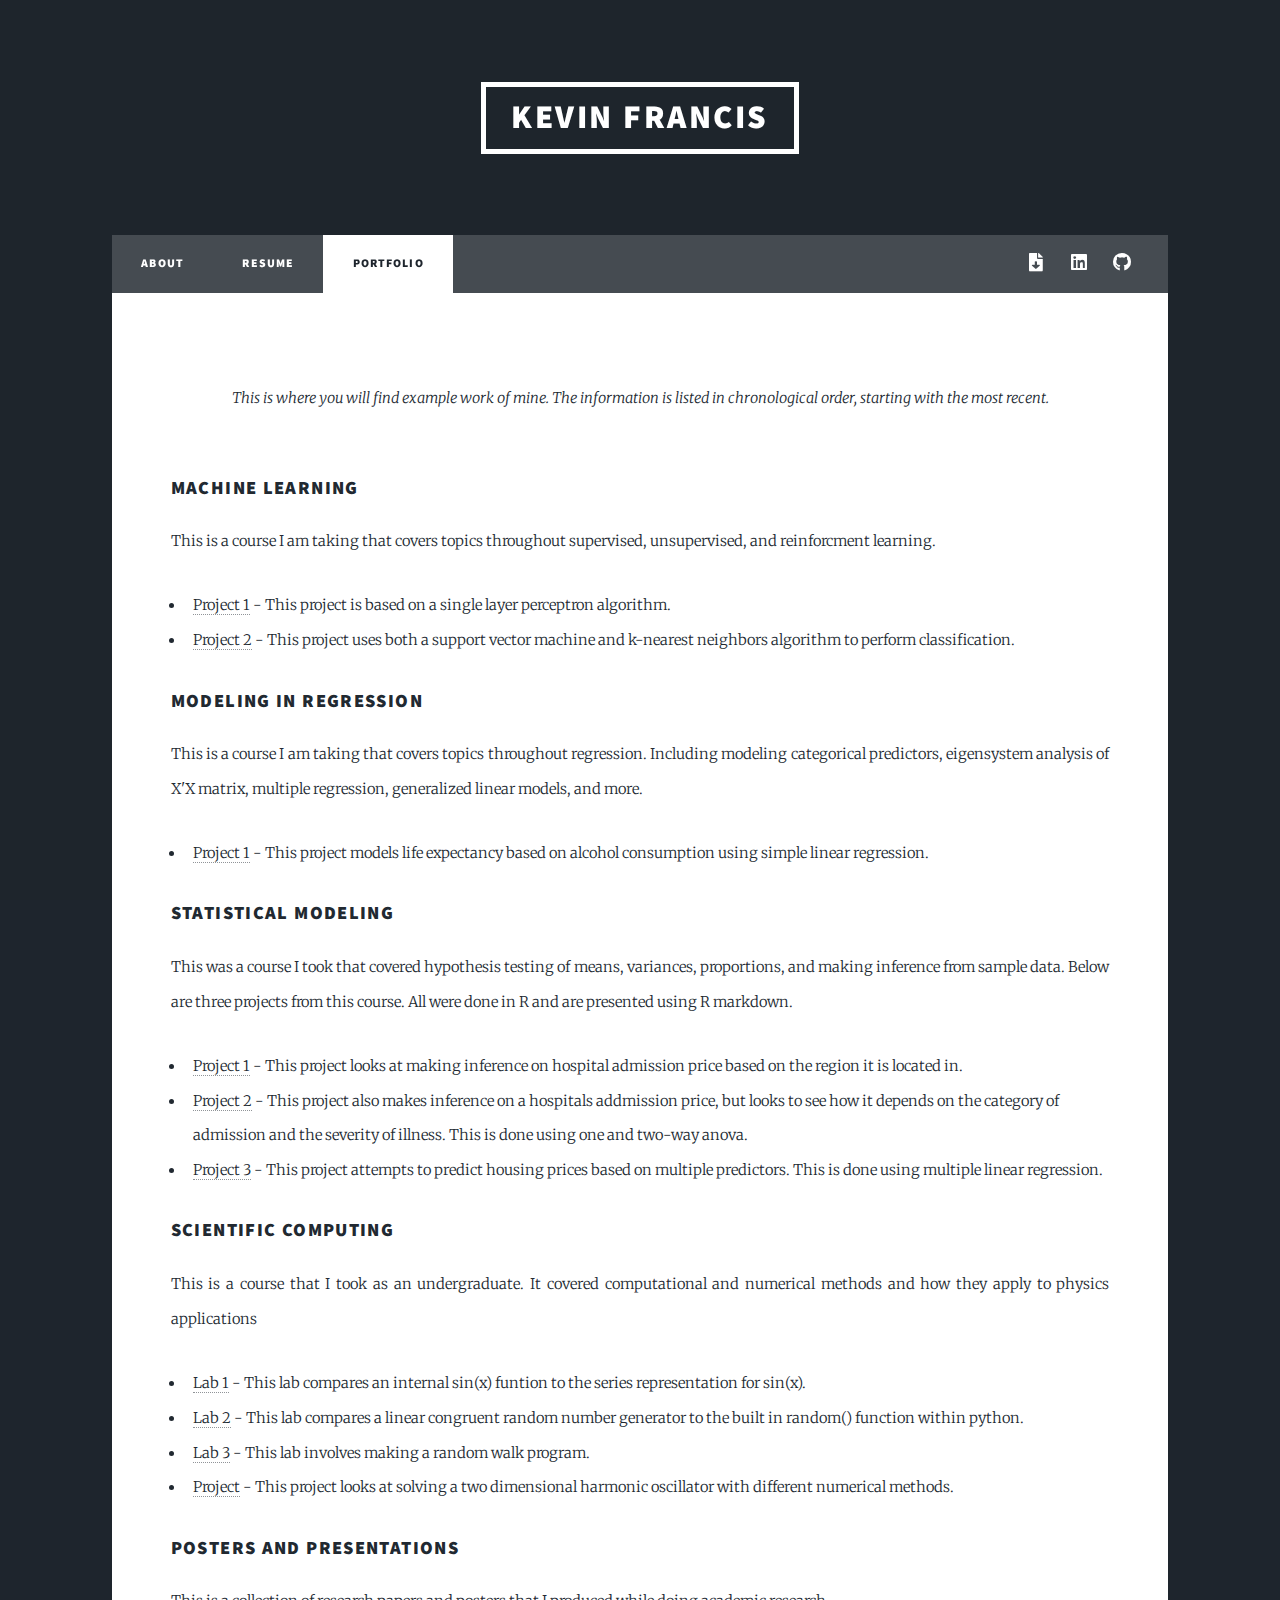
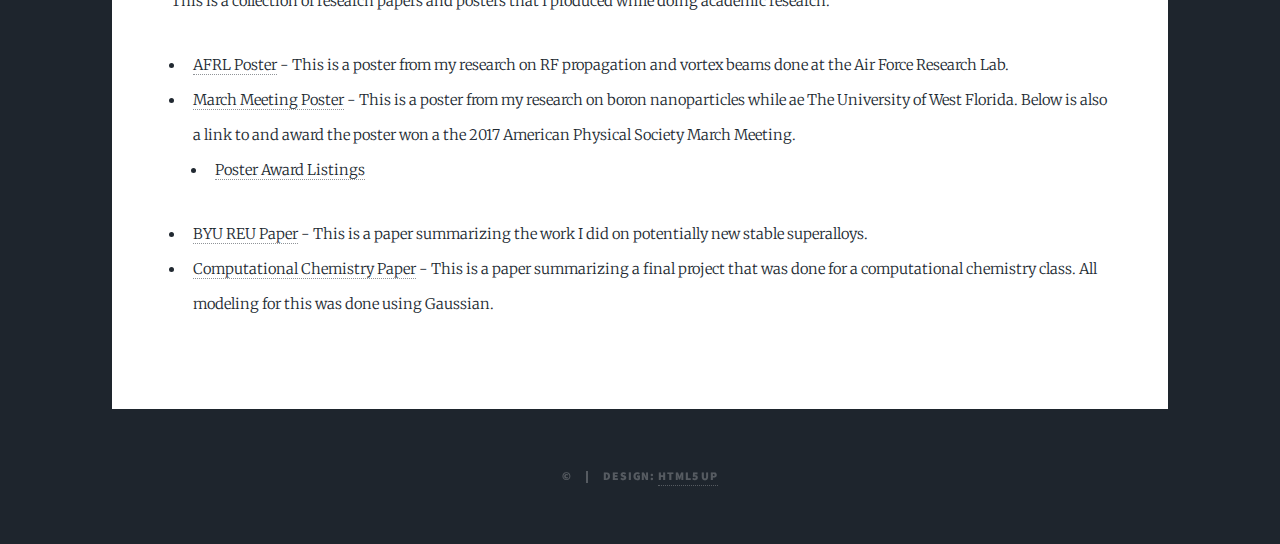
==== portfolio.html @ 80a0bdfc "Updated portfolio" ====
<!DOCTYPE HTML>
<html>
	<head>
		<title>Kevin Francis - Portfolio</title>
		<meta charset="utf-8" />
		<meta name="viewport" content="width=device-width, initial-scale=1, user-scalable=no" />
		<link rel="stylesheet" href="assets/css/main.css" />
		<noscript><link rel="stylesheet" href="assets/css/noscript.css" /></noscript>
	</head>
	<body class="is-preload">

		<!-- Wrapper -->
			<div id="wrapper">

				<!-- Header -->
					<header id="header">
						<h2 class="logo">Kevin Francis</h2>
					</header>

				<!-- Nav -->
					<nav id="nav">
						<ul class="links">
							<li><a href="index.html">About</a></li>
							<li><a href="resume.html">Resume</a></li>
							<li class="active"><a href="portfolio.html">Portfolio</a></li>
						</ul>
						<ul class="icons">
							<li><a href="files/KevinFrancisResume.pdf" target="_blank" class="icon solid fa-file-download"><span class="label">github</span></a></li>
							<li><a href="https://www.linkedin.com/in/kevinfrancis14/" target="_blank" class="icon brands fa-linkedin"><span class="label">linkedin</span></a></li>
							<li><a href="https://github.com/kevinfrancis1" target="_blank" class="icon brands fa-github"><span class="label">github</span></a></li>
						</ul>
					</nav>

				<!-- Main -->
					<div id="main">

						<!-- Post -->
							<section class="post">
								<header class="major">
									<p>This is where you will find example work of mine. The information is listed in chronological order,
									starting with the most recent. </p>
								</header>
											<h3>Machine Learning</h3>
											<p>This is a course I am taking that covers topics throughout supervised, unsupervised,
												 and reinforcment learning.</p>
											<ul>
												<li><a href="files/MLAssignment1.html" target="_blank" ><span class="label">Project 1</span></a> - This project
												is based on a single layer perceptron algorithm.</li>
												<li><a href="files/MLAssignment2.html" target="_blank" ><span class="label">Project 2</span></a> - This project
												uses both a support vector machine and k-nearest neighbors algorithm to perform classification.</li>
											</ul>

											<h3>Modeling in Regression</h3>
											<p>This is a course I am taking that covers topics throughout regression. Including modeling categorical predictors,
											eigensystem analysis of X'X matrix, multiple regression, generalized linear models, and more. </p>
											<ul>
												<li><a href="files/MIRproject1.html" target="_blank" ><span class="label">Project 1</span></a> - This project
												models life expectancy based on alcohol consumption using simple linear regression.</li>
											</ul>

											<h3>Statistical Modeling</h3>
											<p>This was a course I took that covered hypothesis testing of means, variances, proportions, and making
											   inference from sample data. Below are three projects from this course. All were done in R and
											   are presented using R markdown.</p>
											<ul>
												<li><a href="files/KFModelingProject1.html" target="_blank" ><span class="label">Project 1</span></a> - This project
												looks at making inference on hospital admission price based on the region it is located in.</li>
												<li><a href="files/KFModelingProject2.html" target="_blank" ><span class="label">Project 2</span></a> - This project
												also makes inference on a hospitals addmission price, but looks to see how it depends on the category of admission and the
											  severity of illness. This is done using one and two-way anova.</li>
												<li><a href="files/KFModelingProject3.html" target="_blank" ><span class="label">Project 3</span></a> - This project
												attempts to predict housing prices based on multiple predictors. This is done using multiple linear regression.</li>
											</ul>

											<h3>Scientific Computing</h3>
											<p>This is a course that I took as an undergraduate. It covered computational and numerical methods and how
											they apply to physics applications</p>
											<ul>
												<li><a href="files/Scientific_Computing__Lab_3.pdf" target="_blank" ><span class="label">Lab 1</span></a> - This lab
												compares an internal sin(x) funtion to the series representation for sin(x).</li>
												<li><a href="files/Scientific_Computing__Lab_4.pdf" target="_blank" ><span class="label">Lab 2</span></a> - This lab
												compares a linear congruent random number generator to the built in random() function within python.</li>
												<li><a href="files/Scientific_Computing__Lab_5.pdf" target="_blank" ><span class="label">Lab 3</span></a> - This lab
												involves making a random walk program.</li>
												<li><a href="files/Two_Dimensional_Harmonic_Oscillator.pdf" target="_blank" ><span class="label">Project</span></a> - This
												project looks at solving a two dimensional harmonic oscillator with different numerical methods.</li>
											</ul>

											<h3>Posters and Presentations</h3>
											<p>This is a collection of research papers and posters that I produced while doing academic research.</p>
											<ul>
												<li><a href="files/AFRLPoster.pdf" target="_blank" ><span class="label">AFRL Poster</span></a> - This is
												a poster from my research on RF propagation and vortex beams done at the Air Force Research Lab.</li>
												<li><a href="files/MMPoster.pdf" target="_blank" ><span class="label">March Meeting Poster</span></a> - This is
												a poster from my research on boron nanoparticles while ae The University of West Florida. Below is also a link
											  to and award the poster won a the 2017 American Physical Society March Meeting.
                      <ul>
												<li><a href="https://www.aps.org/meetings/events/futurephysics/archive.cfm#2017" target="_blank" ><span class="label">
													Poster Award Listings</span></a></li>
											</ul>
											</li>
											<li><a href="files/Stable_Structures_in_AlCuNi_and_AlNiTi.pdf" target="_blank" ><span class="label">BYU REU Paper</span></a> - This is
											a paper summarizing the work I did on potentially new stable superalloys.</li>
											<li><a href="files/Interactions_and_bonds_between_alkali_metals_and_noble_gases_at_high_temperature__Computational_Chemistry.pdf"
												target="_blank" ><span class="label">Computational Chemistry Paper</span></a> - This is
											a paper summarizing a final project that was done for a computational chemistry class. All modeling for this was done using Gaussian.</li>
											</ul>

							</section>

					</div>

				<!-- Footer -->
					<footer id="footer">
					</footer>

				<!-- Copyright -->
					<div id="copyright">
						<ul><li>&copy;</li><li>Design: <a href="https://html5up.net">HTML5 UP</a></li></ul>
					</div>

			</div>

		<!-- Scripts -->
			<script src="assets/js/jquery.min.js"></script>
			<script src="assets/js/jquery.scrollex.min.js"></script>
			<script src="assets/js/jquery.scrolly.min.js"></script>
			<script src="assets/js/browser.min.js"></script>
			<script src="assets/js/breakpoints.min.js"></script>
			<script src="assets/js/util.js"></script>
			<script src="assets/js/main.js"></script>

	</body>
</html>
---- assets/css/main.css ----
@import url(fontawesome-all.min.css);
@import url("https://fonts.googleapis.com/css?family=Merriweather:300,700,300italic,700italic|Source+Sans+Pro:900");

/*
	Massively by HTML5 UP
	html5up.net | @ajlkn
	Free for personal and commercial use under the CCA 3.0 license (html5up.net/license)
*/

html, body, div, span, applet, object,
iframe, h1, h2, h3, h4, h5, h6, p, blockquote,
pre, a, abbr, acronym, address, big, cite,
code, del, dfn, em, img, ins, kbd, q, s, samp,
small, strike, strong, sub, sup, tt, var, b,
u, i, center, dl, dt, dd, ol, ul, li, fieldset,
form, label, legend, table, caption, tbody,
tfoot, thead, tr, th, td, article, aside,
canvas, details, embed, figure, figcaption,
footer, header, hgroup, menu, nav, output, ruby,
section, summary, time, mark, audio, video {
	margin: 0;
	padding: 0;
	border: 0;
	font-size: 100%;
	font: inherit;
	vertical-align: baseline;}

article, aside, details, figcaption, figure,
footer, header, hgroup, menu, nav, section {
	display: block;}

body {
	line-height: 1;
}

ol, ul {
	list-style: none;
}

blockquote, q {
	quotes: none;
}

	blockquote:before, blockquote:after, q:before, q:after {
		content: '';
		content: none;
	}

table {
	border-collapse: collapse;
	border-spacing: 0;
}

body {
	-webkit-text-size-adjust: none;
}

mark {
	background-color: transparent;
	color: inherit;
}

input::-moz-focus-inner {
	border: 0;
	padding: 0;
}

input, select, textarea {
	-moz-appearance: none;
	-webkit-appearance: none;
	-ms-appearance: none;
	appearance: none;
}

/* Basic */

	@-ms-viewport {
		width: device-width;
	}

	body {
		-ms-overflow-style: scrollbar;
	}

	@media screen and (max-width: 480px) {

		html, body {
			min-width: 320px;
		}

	}

	html {
		box-sizing: border-box;
	}

	*, *:before, *:after {
		box-sizing: inherit;
	}

	body {
		background-color: #1e252d;
	}

		body.is-preload *, body.is-preload *:before, body.is-preload *:after {
			-moz-animation: none !important;
			-webkit-animation: none !important;
			-ms-animation: none !important;
			animation: none !important;
			-moz-transition: none !important;
			-webkit-transition: none !important;
			-ms-transition: none !important;
			transition: none !important;
		}

/* Type */

	html {
		font-size: 16pt;
	}

		@media screen and (max-width: 1680px) {

			html {
				font-size: 12pt;
			}

		}

		@media screen and (max-width: 1280px) {

			html {
				font-size: 11pt;
			}

		}

		@media screen and (max-width: 360px) {

			html {
				font-size: 10pt;
			}

		}

	body {
		color: #212931;
	}

	body, input, select, textarea {
		font-family: "Merriweather", Georgia, serif;
		font-weight: 300;
		font-size: 1rem;
		line-height: 2.375;
	}

	a {
		-moz-transition: color 0.2s ease-in-out, background-color 0.2s ease-in-out, border-color 0.2s ease-in-out, box-shadow 0.2s ease-in-out;
		-webkit-transition: color 0.2s ease-in-out, background-color 0.2s ease-in-out, border-color 0.2s ease-in-out, box-shadow 0.2s ease-in-out;
		-ms-transition: color 0.2s ease-in-out, background-color 0.2s ease-in-out, border-color 0.2s ease-in-out, box-shadow 0.2s ease-in-out;
		transition: color 0.2s ease-in-out, background-color 0.2s ease-in-out, border-color 0.2s ease-in-out, box-shadow 0.2s ease-in-out;
		border-bottom: dotted 1px;
		text-decoration: none;
	}

		a:hover {
			border-bottom-color: transparent;
		}

	strong, b {
		font-weight: 600;
	}

	em, i {
		font-style: italic;
	}

	p {
		text-align: justify;
		margin: 0 0 2rem 0;
	}

	h1, h2, h3, h4, h5, h6 {
		font-family: "Source Sans Pro", Helvetica, sans-serif;
		font-weight: 900;
		line-height: 1.5;
		letter-spacing: 0.075em;
		text-transform: uppercase;
		margin: 0 0 1rem 0;
	}

		h1 a, h2 a, h3 a, h4 a, h5 a, h6 a {
			border-bottom: 0;
			color: inherit;
			text-decoration: none;
		}

	h1 {
		font-size: 4rem;
		line-height: 1.1;
		margin: 0 0 2rem 0;
	}

	h2 {
		font-size: 1.75rem;
		line-height: 1.3;
		margin: 0 0 1.5rem 0;
	}

	h3 {
		font-size: 1.25rem;
		margin: 0 0 1.5rem 0;
	}

	h4 {
		font-size: 1rem;
	}

	h5 {
		font-size: 0.9rem;
	}

	h6 {
		font-size: 0.8rem;
	}

	sub {
		font-size: 0.8rem;
		position: relative;
		top: 0.5rem;
	}

	sup {
		font-size: 0.8rem;
		position: relative;
		top: -0.5rem;
	}

	blockquote {
		border-left: solid 4px;
		font-style: italic;
		margin: 0 0 2rem 0;
		padding: 0.5rem 0 0.5rem 2rem;
	}

	code {
		border: solid 2px;
		font-family: "Courier New", monospace;
		font-size: 0.9rem;
		margin: 0 0.25rem;
		padding: 0.25rem 0.65rem;
	}

	pre {
		-webkit-overflow-scrolling: touch;
		font-family: "Courier New", monospace;
		font-size: 0.9rem;
		margin: 0 0 2rem 0;
	}

		pre code {
			display: block;
			line-height: 1.75;
			padding: 1rem 1.5rem;
			overflow-x: auto;
		}

	hr {
		border: 0;
		border-bottom: solid 2px;
		margin: 3rem 0;
	}

		hr.major {
			margin: 5rem 0;
		}

	.align-left {
		text-align: left;
	}

	.align-center {
		text-align: center;
	}

	.align-right {
		text-align: right;
	}

	input, select, textarea {
		color: #212931;
	}

	a {
		color: #212931;
		border-bottom-color: rgba(33, 41, 49, 0.5);
	}

		a:hover {
			border-bottom-color: transparent;
			color: #18bfef !important;
		}

	strong, b {
		color: #212931;
	}

	h1, h2, h3, h4, h5, h6 {
		color: #212931;
	}

	blockquote {
		border-left-color: #eeeeee;
	}

	code {
		background: rgba(220, 220, 220, 0.25);
		border-color: #eeeeee;
	}

	hr {
		border-bottom-color: #eeeeee;
	}

/* Row */

	.row {
		display: flex;
		flex-wrap: wrap;
		box-sizing: border-box;
		align-items: stretch;
	}

		.row > * {
			box-sizing: border-box;
		}

		.row.gtr-uniform > * > :last-child {
			margin-bottom: 0;
		}

		.row.aln-left {
			justify-content: flex-start;
		}

		.row.aln-center {
			justify-content: center;
		}

		.row.aln-right {
			justify-content: flex-end;
		}

		.row.aln-top {
			align-items: flex-start;
		}

		.row.aln-middle {
			align-items: center;
		}

		.row.aln-bottom {
			align-items: flex-end;
		}

		.row > .imp {
			order: -1;
		}

		.row > .col-1 {
			width: 8.33333%;
		}

		.row > .off-1 {
			margin-left: 8.33333%;
		}

		.row > .col-2 {
			width: 16.66667%;
		}

		.row > .off-2 {
			margin-left: 16.66667%;
		}

		.row > .col-3 {
			width: 25%;
		}

		.row > .off-3 {
			margin-left: 25%;
		}

		.row > .col-4 {
			width: 33.33333%;
		}

		.row > .off-4 {
			margin-left: 33.33333%;
		}

		.row > .col-5 {
			width: 41.66667%;
		}

		.row > .off-5 {
			margin-left: 41.66667%;
		}

		.row > .col-6 {
			width: 50%;
		}

		.row > .off-6 {
			margin-left: 50%;
		}

		.row > .col-7 {
			width: 58.33333%;
		}

		.row > .off-7 {
			margin-left: 58.33333%;
		}

		.row > .col-8 {
			width: 66.66667%;
		}

		.row > .off-8 {
			margin-left: 66.66667%;
		}

		.row > .col-9 {
			width: 75%;
		}

		.row > .off-9 {
			margin-left: 75%;
		}

		.row > .col-10 {
			width: 83.33333%;
		}

		.row > .off-10 {
			margin-left: 83.33333%;
		}

		.row > .col-11 {
			width: 91.66667%;
		}

		.row > .off-11 {
			margin-left: 91.66667%;
		}

		.row > .col-12 {
			width: 100%;
		}

		.row > .off-12 {
			margin-left: 100%;
		}

		.row.gtr-0 {
			margin-top: 0;
			margin-left: 0rem;
		}

			.row.gtr-0 > * {
				padding: 0 0 0 0rem;
			}

			.row.gtr-0.gtr-uniform {
				margin-top: 0rem;
			}

				.row.gtr-0.gtr-uniform > * {
					padding-top: 0rem;
				}

		.row.gtr-25 {
			margin-top: 0;
			margin-left: -0.375rem;
		}

			.row.gtr-25 > * {
				padding: 0 0 0 0.375rem;
			}

			.row.gtr-25.gtr-uniform {
				margin-top: -0.375rem;
			}

				.row.gtr-25.gtr-uniform > * {
					padding-top: 0.375rem;
				}

		.row.gtr-50 {
			margin-top: 0;
			margin-left: -0.75rem;
		}

			.row.gtr-50 > * {
				padding: 0 0 0 0.75rem;
			}

			.row.gtr-50.gtr-uniform {
				margin-top: -0.75rem;
			}

				.row.gtr-50.gtr-uniform > * {
					padding-top: 0.75rem;
				}

		.row {
			margin-top: 0;
			margin-left: -1.5rem;
		}

			.row > * {
				padding: 0 0 0 1.5rem;
			}

			.row.gtr-uniform {
				margin-top: -1.5rem;
			}

				.row.gtr-uniform > * {
					padding-top: 1.5rem;
				}

		.row.gtr-150 {
			margin-top: 0;
			margin-left: -2.25rem;
		}

			.row.gtr-150 > * {
				padding: 0 0 0 2.25rem;
			}

			.row.gtr-150.gtr-uniform {
				margin-top: -2.25rem;
			}

				.row.gtr-150.gtr-uniform > * {
					padding-top: 2.25rem;
				}

		.row.gtr-200 {
			margin-top: 0;
			margin-left: -3rem;
		}

			.row.gtr-200 > * {
				padding: 0 0 0 3rem;
			}

			.row.gtr-200.gtr-uniform {
				margin-top: -3rem;
			}

				.row.gtr-200.gtr-uniform > * {
					padding-top: 3rem;
				}

		@media screen and (max-width: 1680px) {

			.row {
				display: flex;
				flex-wrap: wrap;
				box-sizing: border-box;
				align-items: stretch;
			}

				.row > * {
					box-sizing: border-box;
				}

				.row.gtr-uniform > * > :last-child {
					margin-bottom: 0;
				}

				.row.aln-left {
					justify-content: flex-start;
				}

				.row.aln-center {
					justify-content: center;
				}

				.row.aln-right {
					justify-content: flex-end;
				}

				.row.aln-top {
					align-items: flex-start;
				}

				.row.aln-middle {
					align-items: center;
				}

				.row.aln-bottom {
					align-items: flex-end;
				}

				.row > .imp-xlarge {
					order: -1;
				}

				.row > .col-1-xlarge {
					width: 8.33333%;
				}

				.row > .off-1-xlarge {
					margin-left: 8.33333%;
				}

				.row > .col-2-xlarge {
					width: 16.66667%;
				}

				.row > .off-2-xlarge {
					margin-left: 16.66667%;
				}

				.row > .col-3-xlarge {
					width: 25%;
				}

				.row > .off-3-xlarge {
					margin-left: 25%;
				}

				.row > .col-4-xlarge {
					width: 33.33333%;
				}

				.row > .off-4-xlarge {
					margin-left: 33.33333%;
				}

				.row > .col-5-xlarge {
					width: 41.66667%;
				}

				.row > .off-5-xlarge {
					margin-left: 41.66667%;
				}

				.row > .col-6-xlarge {
					width: 50%;
				}

				.row > .off-6-xlarge {
					margin-left: 50%;
				}

				.row > .col-7-xlarge {
					width: 58.33333%;
				}

				.row > .off-7-xlarge {
					margin-left: 58.33333%;
				}

				.row > .col-8-xlarge {
					width: 66.66667%;
				}

				.row > .off-8-xlarge {
					margin-left: 66.66667%;
				}

				.row > .col-9-xlarge {
					width: 75%;
				}

				.row > .off-9-xlarge {
					margin-left: 75%;
				}

				.row > .col-10-xlarge {
					width: 83.33333%;
				}

				.row > .off-10-xlarge {
					margin-left: 83.33333%;
				}

				.row > .col-11-xlarge {
					width: 91.66667%;
				}

				.row > .off-11-xlarge {
					margin-left: 91.66667%;
				}

				.row > .col-12-xlarge {
					width: 100%;
				}

				.row > .off-12-xlarge {
					margin-left: 100%;
				}

				.row.gtr-0 {
					margin-top: 0;
					margin-left: 0rem;
				}

					.row.gtr-0 > * {
						padding: 0 0 0 0rem;
					}

					.row.gtr-0.gtr-uniform {
						margin-top: 0rem;
					}

						.row.gtr-0.gtr-uniform > * {
							padding-top: 0rem;
						}

				.row.gtr-25 {
					margin-top: 0;
					margin-left: -0.375rem;
				}

					.row.gtr-25 > * {
						padding: 0 0 0 0.375rem;
					}

					.row.gtr-25.gtr-uniform {
						margin-top: -0.375rem;
					}

						.row.gtr-25.gtr-uniform > * {
							padding-top: 0.375rem;
						}

				.row.gtr-50 {
					margin-top: 0;
					margin-left: -0.75rem;
				}

					.row.gtr-50 > * {
						padding: 0 0 0 0.75rem;
					}

					.row.gtr-50.gtr-uniform {
						margin-top: -0.75rem;
					}

						.row.gtr-50.gtr-uniform > * {
							padding-top: 0.75rem;
						}

				.row {
					margin-top: 0;
					margin-left: -1.5rem;
				}

					.row > * {
						padding: 0 0 0 1.5rem;
					}

					.row.gtr-uniform {
						margin-top: -1.5rem;
					}

						.row.gtr-uniform > * {
							padding-top: 1.5rem;
						}

				.row.gtr-150 {
					margin-top: 0;
					margin-left: -2.25rem;
				}

					.row.gtr-150 > * {
						padding: 0 0 0 2.25rem;
					}

					.row.gtr-150.gtr-uniform {
						margin-top: -2.25rem;
					}

						.row.gtr-150.gtr-uniform > * {
							padding-top: 2.25rem;
						}

				.row.gtr-200 {
					margin-top: 0;
					margin-left: -3rem;
				}

					.row.gtr-200 > * {
						padding: 0 0 0 3rem;
					}

					.row.gtr-200.gtr-uniform {
						margin-top: -3rem;
					}

						.row.gtr-200.gtr-uniform > * {
							padding-top: 3rem;
						}

		}

		@media screen and (max-width: 1280px) {

			.row {
				display: flex;
				flex-wrap: wrap;
				box-sizing: border-box;
				align-items: stretch;
			}

				.row > * {
					box-sizing: border-box;
				}

				.row.gtr-uniform > * > :last-child {
					margin-bottom: 0;
				}

				.row.aln-left {
					justify-content: flex-start;
				}

				.row.aln-center {
					justify-content: center;
				}

				.row.aln-right {
					justify-content: flex-end;
				}

				.row.aln-top {
					align-items: flex-start;
				}

				.row.aln-middle {
					align-items: center;
				}

				.row.aln-bottom {
					align-items: flex-end;
				}

				.row > .imp-large {
					order: -1;
				}

				.row > .col-1-large {
					width: 8.33333%;
				}

				.row > .off-1-large {
					margin-left: 8.33333%;
				}

				.row > .col-2-large {
					width: 16.66667%;
				}

				.row > .off-2-large {
					margin-left: 16.66667%;
				}

				.row > .col-3-large {
					width: 25%;
				}

				.row > .off-3-large {
					margin-left: 25%;
				}

				.row > .col-4-large {
					width: 33.33333%;
				}

				.row > .off-4-large {
					margin-left: 33.33333%;
				}

				.row > .col-5-large {
					width: 41.66667%;
				}

				.row > .off-5-large {
					margin-left: 41.66667%;
				}

				.row > .col-6-large {
					width: 50%;
				}

				.row > .off-6-large {
					margin-left: 50%;
				}

				.row > .col-7-large {
					width: 58.33333%;
				}

				.row > .off-7-large {
					margin-left: 58.33333%;
				}

				.row > .col-8-large {
					width: 66.66667%;
				}

				.row > .off-8-large {
					margin-left: 66.66667%;
				}

				.row > .col-9-large {
					width: 75%;
				}

				.row > .off-9-large {
					margin-left: 75%;
				}

				.row > .col-10-large {
					width: 83.33333%;
				}

				.row > .off-10-large {
					margin-left: 83.33333%;
				}

				.row > .col-11-large {
					width: 91.66667%;
				}

				.row > .off-11-large {
					margin-left: 91.66667%;
				}

				.row > .col-12-large {
					width: 100%;
				}

				.row > .off-12-large {
					margin-left: 100%;
				}

				.row.gtr-0 {
					margin-top: 0;
					margin-left: 0rem;
				}

					.row.gtr-0 > * {
						padding: 0 0 0 0rem;
					}

					.row.gtr-0.gtr-uniform {
						margin-top: 0rem;
					}

						.row.gtr-0.gtr-uniform > * {
							padding-top: 0rem;
						}

				.row.gtr-25 {
					margin-top: 0;
					margin-left: -0.375rem;
				}

					.row.gtr-25 > * {
						padding: 0 0 0 0.375rem;
					}

					.row.gtr-25.gtr-uniform {
						margin-top: -0.375rem;
					}

						.row.gtr-25.gtr-uniform > * {
							padding-top: 0.375rem;
						}

				.row.gtr-50 {
					margin-top: 0;
					margin-left: -0.75rem;
				}

					.row.gtr-50 > * {
						padding: 0 0 0 0.75rem;
					}

					.row.gtr-50.gtr-uniform {
						margin-top: -0.75rem;
					}

						.row.gtr-50.gtr-uniform > * {
							padding-top: 0.75rem;
						}

				.row {
					margin-top: 0;
					margin-left: -1.5rem;
				}

					.row > * {
						padding: 0 0 0 1.5rem;
					}

					.row.gtr-uniform {
						margin-top: -1.5rem;
					}

						.row.gtr-uniform > * {
							padding-top: 1.5rem;
						}

				.row.gtr-150 {
					margin-top: 0;
					margin-left: -2.25rem;
				}

					.row.gtr-150 > * {
						padding: 0 0 0 2.25rem;
					}

					.row.gtr-150.gtr-uniform {
						margin-top: -2.25rem;
					}

						.row.gtr-150.gtr-uniform > * {
							padding-top: 2.25rem;
						}

				.row.gtr-200 {
					margin-top: 0;
					margin-left: -3rem;
				}

					.row.gtr-200 > * {
						padding: 0 0 0 3rem;
					}

					.row.gtr-200.gtr-uniform {
						margin-top: -3rem;
					}

						.row.gtr-200.gtr-uniform > * {
							padding-top: 3rem;
						}

		}

		@media screen and (max-width: 980px) {

			.row {
				display: flex;
				flex-wrap: wrap;
				box-sizing: border-box;
				align-items: stretch;
			}

				.row > * {
					box-sizing: border-box;
				}

				.row.gtr-uniform > * > :last-child {
					margin-bottom: 0;
				}

				.row.aln-left {
					justify-content: flex-start;
				}

				.row.aln-center {
					justify-content: center;
				}

				.row.aln-right {
					justify-content: flex-end;
				}

				.row.aln-top {
					align-items: flex-start;
				}

				.row.aln-middle {
					align-items: center;
				}

				.row.aln-bottom {
					align-items: flex-end;
				}

				.row > .imp-medium {
					order: -1;
				}

				.row > .col-1-medium {
					width: 8.33333%;
				}

				.row > .off-1-medium {
					margin-left: 8.33333%;
				}

				.row > .col-2-medium {
					width: 16.66667%;
				}

				.row > .off-2-medium {
					margin-left: 16.66667%;
				}

				.row > .col-3-medium {
					width: 25%;
				}

				.row > .off-3-medium {
					margin-left: 25%;
				}

				.row > .col-4-medium {
					width: 33.33333%;
				}

				.row > .off-4-medium {
					margin-left: 33.33333%;
				}

				.row > .col-5-medium {
					width: 41.66667%;
				}

				.row > .off-5-medium {
					margin-left: 41.66667%;
				}

				.row > .col-6-medium {
					width: 50%;
				}

				.row > .off-6-medium {
					margin-left: 50%;
				}

				.row > .col-7-medium {
					width: 58.33333%;
				}

				.row > .off-7-medium {
					margin-left: 58.33333%;
				}

				.row > .col-8-medium {
					width: 66.66667%;
				}

				.row > .off-8-medium {
					margin-left: 66.66667%;
				}

				.row > .col-9-medium {
					width: 75%;
				}

				.row > .off-9-medium {
					margin-left: 75%;
				}

				.row > .col-10-medium {
					width: 83.33333%;
				}

				.row > .off-10-medium {
					margin-left: 83.33333%;
				}

				.row > .col-11-medium {
					width: 91.66667%;
				}

				.row > .off-11-medium {
					margin-left: 91.66667%;
				}

				.row > .col-12-medium {
					width: 100%;
				}

				.row > .off-12-medium {
					margin-left: 100%;
				}

				.row.gtr-0 {
					margin-top: 0;
					margin-left: 0rem;
				}

					.row.gtr-0 > * {
						padding: 0 0 0 0rem;
					}

					.row.gtr-0.gtr-uniform {
						margin-top: 0rem;
					}

						.row.gtr-0.gtr-uniform > * {
							padding-top: 0rem;
						}

				.row.gtr-25 {
					margin-top: 0;
					margin-left: -0.375rem;
				}

					.row.gtr-25 > * {
						padding: 0 0 0 0.375rem;
					}

					.row.gtr-25.gtr-uniform {
						margin-top: -0.375rem;
					}

						.row.gtr-25.gtr-uniform > * {
							padding-top: 0.375rem;
						}

				.row.gtr-50 {
					margin-top: 0;
					margin-left: -0.75rem;
				}

					.row.gtr-50 > * {
						padding: 0 0 0 0.75rem;
					}

					.row.gtr-50.gtr-uniform {
						margin-top: -0.75rem;
					}

						.row.gtr-50.gtr-uniform > * {
							padding-top: 0.75rem;
						}

				.row {
					margin-top: 0;
					margin-left: -1.5rem;
				}

					.row > * {
						padding: 0 0 0 1.5rem;
					}

					.row.gtr-uniform {
						margin-top: -1.5rem;
					}

						.row.gtr-uniform > * {
							padding-top: 1.5rem;
						}

				.row.gtr-150 {
					margin-top: 0;
					margin-left: -2.25rem;
				}

					.row.gtr-150 > * {
						padding: 0 0 0 2.25rem;
					}

					.row.gtr-150.gtr-uniform {
						margin-top: -2.25rem;
					}

						.row.gtr-150.gtr-uniform > * {
							padding-top: 2.25rem;
						}

				.row.gtr-200 {
					margin-top: 0;
					margin-left: -3rem;
				}

					.row.gtr-200 > * {
						padding: 0 0 0 3rem;
					}

					.row.gtr-200.gtr-uniform {
						margin-top: -3rem;
					}

						.row.gtr-200.gtr-uniform > * {
							padding-top: 3rem;
						}

		}

		@media screen and (max-width: 736px) {

			.row {
				display: flex;
				flex-wrap: wrap;
				box-sizing: border-box;
				align-items: stretch;
			}

				.row > * {
					box-sizing: border-box;
				}

				.row.gtr-uniform > * > :last-child {
					margin-bottom: 0;
				}

				.row.aln-left {
					justify-content: flex-start;
				}

				.row.aln-center {
					justify-content: center;
				}

				.row.aln-right {
					justify-content: flex-end;
				}

				.row.aln-top {
					align-items: flex-start;
				}

				.row.aln-middle {
					align-items: center;
				}

				.row.aln-bottom {
					align-items: flex-end;
				}

				.row > .imp-small {
					order: -1;
				}

				.row > .col-1-small {
					width: 8.33333%;
				}

				.row > .off-1-small {
					margin-left: 8.33333%;
				}

				.row > .col-2-small {
					width: 16.66667%;
				}

				.row > .off-2-small {
					margin-left: 16.66667%;
				}

				.row > .col-3-small {
					width: 25%;
				}

				.row > .off-3-small {
					margin-left: 25%;
				}

				.row > .col-4-small {
					width: 33.33333%;
				}

				.row > .off-4-small {
					margin-left: 33.33333%;
				}

				.row > .col-5-small {
					width: 41.66667%;
				}

				.row > .off-5-small {
					margin-left: 41.66667%;
				}

				.row > .col-6-small {
					width: 50%;
				}

				.row > .off-6-small {
					margin-left: 50%;
				}

				.row > .col-7-small {
					width: 58.33333%;
				}

				.row > .off-7-small {
					margin-left: 58.33333%;
				}

				.row > .col-8-small {
					width: 66.66667%;
				}

				.row > .off-8-small {
					margin-left: 66.66667%;
				}

				.row > .col-9-small {
					width: 75%;
				}

				.row > .off-9-small {
					margin-left: 75%;
				}

				.row > .col-10-small {
					width: 83.33333%;
				}

				.row > .off-10-small {
					margin-left: 83.33333%;
				}

				.row > .col-11-small {
					width: 91.66667%;
				}

				.row > .off-11-small {
					margin-left: 91.66667%;
				}

				.row > .col-12-small {
					width: 100%;
				}

				.row > .off-12-small {
					margin-left: 100%;
				}

				.row.gtr-0 {
					margin-top: 0;
					margin-left: 0rem;
				}

					.row.gtr-0 > * {
						padding: 0 0 0 0rem;
					}

					.row.gtr-0.gtr-uniform {
						margin-top: 0rem;
					}

						.row.gtr-0.gtr-uniform > * {
							padding-top: 0rem;
						}

				.row.gtr-25 {
					margin-top: 0;
					margin-left: -0.375rem;
				}

					.row.gtr-25 > * {
						padding: 0 0 0 0.375rem;
					}

					.row.gtr-25.gtr-uniform {
						margin-top: -0.375rem;
					}

						.row.gtr-25.gtr-uniform > * {
							padding-top: 0.375rem;
						}

				.row.gtr-50 {
					margin-top: 0;
					margin-left: -0.75rem;
				}

					.row.gtr-50 > * {
						padding: 0 0 0 0.75rem;
					}

					.row.gtr-50.gtr-uniform {
						margin-top: -0.75rem;
					}

						.row.gtr-50.gtr-uniform > * {
							padding-top: 0.75rem;
						}

				.row {
					margin-top: 0;
					margin-left: -1.5rem;
				}

					.row > * {
						padding: 0 0 0 1.5rem;
					}

					.row.gtr-uniform {
						margin-top: -1.5rem;
					}

						.row.gtr-uniform > * {
							padding-top: 1.5rem;
						}

				.row.gtr-150 {
					margin-top: 0;
					margin-left: -2.25rem;
				}

					.row.gtr-150 > * {
						padding: 0 0 0 2.25rem;
					}

					.row.gtr-150.gtr-uniform {
						margin-top: -2.25rem;
					}

						.row.gtr-150.gtr-uniform > * {
							padding-top: 2.25rem;
						}

				.row.gtr-200 {
					margin-top: 0;
					margin-left: -3rem;
				}

					.row.gtr-200 > * {
						padding: 0 0 0 3rem;
					}

					.row.gtr-200.gtr-uniform {
						margin-top: -3rem;
					}

						.row.gtr-200.gtr-uniform > * {
							padding-top: 3rem;
						}

		}

		@media screen and (max-width: 480px) {

			.row {
				display: flex;
				flex-wrap: wrap;
				box-sizing: border-box;
				align-items: stretch;
			}

				.row > * {
					box-sizing: border-box;
				}

				.row.gtr-uniform > * > :last-child {
					margin-bottom: 0;
				}

				.row.aln-left {
					justify-content: flex-start;
				}

				.row.aln-center {
					justify-content: center;
				}

				.row.aln-right {
					justify-content: flex-end;
				}

				.row.aln-top {
					align-items: flex-start;
				}

				.row.aln-middle {
					align-items: center;
				}

				.row.aln-bottom {
					align-items: flex-end;
				}

				.row > .imp-xsmall {
					order: -1;
				}

				.row > .col-1-xsmall {
					width: 8.33333%;
				}

				.row > .off-1-xsmall {
					margin-left: 8.33333%;
				}

				.row > .col-2-xsmall {
					width: 16.66667%;
				}

				.row > .off-2-xsmall {
					margin-left: 16.66667%;
				}

				.row > .col-3-xsmall {
					width: 25%;
				}

				.row > .off-3-xsmall {
					margin-left: 25%;
				}

				.row > .col-4-xsmall {
					width: 33.33333%;
				}

				.row > .off-4-xsmall {
					margin-left: 33.33333%;
				}

				.row > .col-5-xsmall {
					width: 41.66667%;
				}

				.row > .off-5-xsmall {
					margin-left: 41.66667%;
				}

				.row > .col-6-xsmall {
					width: 50%;
				}

				.row > .off-6-xsmall {
					margin-left: 50%;
				}

				.row > .col-7-xsmall {
					width: 58.33333%;
				}

				.row > .off-7-xsmall {
					margin-left: 58.33333%;
				}

				.row > .col-8-xsmall {
					width: 66.66667%;
				}

				.row > .off-8-xsmall {
					margin-left: 66.66667%;
				}

				.row > .col-9-xsmall {
					width: 75%;
				}

				.row > .off-9-xsmall {
					margin-left: 75%;
				}

				.row > .col-10-xsmall {
					width: 83.33333%;
				}

				.row > .off-10-xsmall {
					margin-left: 83.33333%;
				}

				.row > .col-11-xsmall {
					width: 91.66667%;
				}

				.row > .off-11-xsmall {
					margin-left: 91.66667%;
				}

				.row > .col-12-xsmall {
					width: 100%;
				}

				.row > .off-12-xsmall {
					margin-left: 100%;
				}

				.row.gtr-0 {
					margin-top: 0;
					margin-left: 0rem;
				}

					.row.gtr-0 > * {
						padding: 0 0 0 0rem;
					}

					.row.gtr-0.gtr-uniform {
						margin-top: 0rem;
					}

						.row.gtr-0.gtr-uniform > * {
							padding-top: 0rem;
						}

				.row.gtr-25 {
					margin-top: 0;
					margin-left: -0.375rem;
				}

					.row.gtr-25 > * {
						padding: 0 0 0 0.375rem;
					}

					.row.gtr-25.gtr-uniform {
						margin-top: -0.375rem;
					}

						.row.gtr-25.gtr-uniform > * {
							padding-top: 0.375rem;
						}

				.row.gtr-50 {
					margin-top: 0;
					margin-left: -0.75rem;
				}

					.row.gtr-50 > * {
						padding: 0 0 0 0.75rem;
					}

					.row.gtr-50.gtr-uniform {
						margin-top: -0.75rem;
					}

						.row.gtr-50.gtr-uniform > * {
							padding-top: 0.75rem;
						}

				.row {
					margin-top: 0;
					margin-left: -1.5rem;
				}

					.row > * {
						padding: 0 0 0 1.5rem;
					}

					.row.gtr-uniform {
						margin-top: -1.5rem;
					}

						.row.gtr-uniform > * {
							padding-top: 1.5rem;
						}

				.row.gtr-150 {
					margin-top: 0;
					margin-left: -2.25rem;
				}

					.row.gtr-150 > * {
						padding: 0 0 0 2.25rem;
					}

					.row.gtr-150.gtr-uniform {
						margin-top: -2.25rem;
					}

						.row.gtr-150.gtr-uniform > * {
							padding-top: 2.25rem;
						}

				.row.gtr-200 {
					margin-top: 0;
					margin-left: -3rem;
				}

					.row.gtr-200 > * {
						padding: 0 0 0 3rem;
					}

					.row.gtr-200.gtr-uniform {
						margin-top: -3rem;
					}

						.row.gtr-200.gtr-uniform > * {
							padding-top: 3rem;
						}

		}

		@media screen and (max-width: 360px) {

			.row {
				display: flex;
				flex-wrap: wrap;
				box-sizing: border-box;
				align-items: stretch;
			}

				.row > * {
					box-sizing: border-box;
				}

				.row.gtr-uniform > * > :last-child {
					margin-bottom: 0;
				}

				.row.aln-left {
					justify-content: flex-start;
				}

				.row.aln-center {
					justify-content: center;
				}

				.row.aln-right {
					justify-content: flex-end;
				}

				.row.aln-top {
					align-items: flex-start;
				}

				.row.aln-middle {
					align-items: center;
				}

				.row.aln-bottom {
					align-items: flex-end;
				}

				.row > .imp-xxsmall {
					order: -1;
				}

				.row > .col-1-xxsmall {
					width: 8.33333%;
				}

				.row > .off-1-xxsmall {
					margin-left: 8.33333%;
				}

				.row > .col-2-xxsmall {
					width: 16.66667%;
				}

				.row > .off-2-xxsmall {
					margin-left: 16.66667%;
				}

				.row > .col-3-xxsmall {
					width: 25%;
				}

				.row > .off-3-xxsmall {
					margin-left: 25%;
				}

				.row > .col-4-xxsmall {
					width: 33.33333%;
				}

				.row > .off-4-xxsmall {
					margin-left: 33.33333%;
				}

				.row > .col-5-xxsmall {
					width: 41.66667%;
				}

				.row > .off-5-xxsmall {
					margin-left: 41.66667%;
				}

				.row > .col-6-xxsmall {
					width: 50%;
				}

				.row > .off-6-xxsmall {
					margin-left: 50%;
				}

				.row > .col-7-xxsmall {
					width: 58.33333%;
				}

				.row > .off-7-xxsmall {
					margin-left: 58.33333%;
				}

				.row > .col-8-xxsmall {
					width: 66.66667%;
				}

				.row > .off-8-xxsmall {
					margin-left: 66.66667%;
				}

				.row > .col-9-xxsmall {
					width: 75%;
				}

				.row > .off-9-xxsmall {
					margin-left: 75%;
				}

				.row > .col-10-xxsmall {
					width: 83.33333%;
				}

				.row > .off-10-xxsmall {
					margin-left: 83.33333%;
				}

				.row > .col-11-xxsmall {
					width: 91.66667%;
				}

				.row > .off-11-xxsmall {
					margin-left: 91.66667%;
				}

				.row > .col-12-xxsmall {
					width: 100%;
				}

				.row > .off-12-xxsmall {
					margin-left: 100%;
				}

				.row.gtr-0 {
					margin-top: 0;
					margin-left: 0rem;
				}

					.row.gtr-0 > * {
						padding: 0 0 0 0rem;
					}

					.row.gtr-0.gtr-uniform {
						margin-top: 0rem;
					}

						.row.gtr-0.gtr-uniform > * {
							padding-top: 0rem;
						}

				.row.gtr-25 {
					margin-top: 0;
					margin-left: -0.375rem;
				}

					.row.gtr-25 > * {
						padding: 0 0 0 0.375rem;
					}

					.row.gtr-25.gtr-uniform {
						margin-top: -0.375rem;
					}

						.row.gtr-25.gtr-uniform > * {
							padding-top: 0.375rem;
						}

				.row.gtr-50 {
					margin-top: 0;
					margin-left: -0.75rem;
				}

					.row.gtr-50 > * {
						padding: 0 0 0 0.75rem;
					}

					.row.gtr-50.gtr-uniform {
						margin-top: -0.75rem;
					}

						.row.gtr-50.gtr-uniform > * {
							padding-top: 0.75rem;
						}

				.row {
					margin-top: 0;
					margin-left: -1.5rem;
				}

					.row > * {
						padding: 0 0 0 1.5rem;
					}

					.row.gtr-uniform {
						margin-top: -1.5rem;
					}

						.row.gtr-uniform > * {
							padding-top: 1.5rem;
						}

				.row.gtr-150 {
					margin-top: 0;
					margin-left: -2.25rem;
				}

					.row.gtr-150 > * {
						padding: 0 0 0 2.25rem;
					}

					.row.gtr-150.gtr-uniform {
						margin-top: -2.25rem;
					}

						.row.gtr-150.gtr-uniform > * {
							padding-top: 2.25rem;
						}

				.row.gtr-200 {
					margin-top: 0;
					margin-left: -3rem;
				}

					.row.gtr-200 > * {
						padding: 0 0 0 3rem;
					}

					.row.gtr-200.gtr-uniform {
						margin-top: -3rem;
					}

						.row.gtr-200.gtr-uniform > * {
							padding-top: 3rem;
						}

		}

/* Box */

	.box {
		border: solid 2px;
		margin-bottom: 2rem;
		padding: 1.5rem;
	}

		.box > :last-child,
		.box > :last-child > :last-child,
		.box > :last-child > :last-child > :last-child {
			margin-bottom: 0;
		}

		.box.alt {
			border: 0;
			border-radius: 0;
			padding: 0;
		}

	.box {
		border-color: #eeeeee;
	}

/* Button */

	input[type="submit"],
	input[type="reset"],
	input[type="button"],
	button,
	.button {
		-moz-appearance: none;
		-webkit-appearance: none;
		-ms-appearance: none;
		appearance: none;
		-moz-transition: background-color 0.2s ease-in-out, box-shadow 0.2s ease-in-out, color 0.2s ease-in-out;
		-webkit-transition: background-color 0.2s ease-in-out, box-shadow 0.2s ease-in-out, color 0.2s ease-in-out;
		-ms-transition: background-color 0.2s ease-in-out, box-shadow 0.2s ease-in-out, color 0.2s ease-in-out;
		transition: background-color 0.2s ease-in-out, box-shadow 0.2s ease-in-out, color 0.2s ease-in-out;
		border: 0;
		border-radius: 0;
		cursor: pointer;
		display: inline-block;
		font-family: "Source Sans Pro", Helvetica, sans-serif;
		font-size: 0.8rem;
		font-weight: 900;
		letter-spacing: 0.075em;
		height: 3rem;
		line-height: 3rem;
		padding: 0 2rem;
		text-align: center;
		text-decoration: none;
		text-transform: uppercase;
		white-space: nowrap;
	}

		input[type="submit"].icon:before,
		input[type="reset"].icon:before,
		input[type="button"].icon:before,
		button.icon:before,
		.button.icon:before {
			margin-right: 0.5rem;
		}

		input[type="submit"].icon.solo,
		input[type="reset"].icon.solo,
		input[type="button"].icon.solo,
		button.icon.solo,
		.button.icon.solo {
			position: relative;
			width: 4rem;
			height: 4rem;
			line-height: 4rem;
			border-radius: 4rem;
			text-indent: 4rem;
			overflow: hidden;
			padding: 0;
			white-space: nowrap;
		}

			input[type="submit"].icon.solo:before,
			input[type="reset"].icon.solo:before,
			input[type="button"].icon.solo:before,
			button.icon.solo:before,
			.button.icon.solo:before {
				position: absolute;
				display: block;
				top: 0;
				left: 0;
				width: inherit;
				height: inherit;
				line-height: inherit;
				font-size: 1.25rem;
				margin-right: 0;
				text-align: center;
				text-indent: 0;
			}

		input[type="submit"].fit,
		input[type="reset"].fit,
		input[type="button"].fit,
		button.fit,
		.button.fit {
			width: 100%;
		}

		input[type="submit"].small,
		input[type="reset"].small,
		input[type="button"].small,
		button.small,
		.button.small {
			font-size: 0.7rem;
			height: 2.5rem;
			line-height: 2.5rem;
			padding: 0 1.5rem;
		}

		input[type="submit"].large,
		input[type="reset"].large,
		input[type="button"].large,
		button.large,
		.button.large {
			font-size: 0.9rem;
			height: 3.5rem;
			line-height: 3.5rem;
			padding: 0 2.75rem;
		}

		@media screen and (max-width: 980px) {

			input[type="submit"],
			input[type="reset"],
			input[type="button"],
			button,
			.button {
				font-size: 0.9rem;
				height: 3.25rem;
				line-height: 3.25rem;
			}

				input[type="submit"].large,
				input[type="reset"].large,
				input[type="button"].large,
				button.large,
				.button.large {
					font-size: 1rem;
					height: 3.75rem;
					line-height: 3.75rem;
				}

		}

		input[type="submit"].disabled, input[type="submit"]:disabled,
		input[type="reset"].disabled,
		input[type="reset"]:disabled,
		input[type="button"].disabled,
		input[type="button"]:disabled,
		button.disabled,
		button:disabled,
		.button.disabled,
		.button:disabled {
			pointer-events: none;
			opacity: 0.25;
		}

	input[type="submit"],
	input[type="reset"],
	input[type="button"],
	button,
	.button {
		background-color: transparent;
		box-shadow: inset 0 0 0 2px #212931;
		color: #212931 !important;
	}

		input[type="submit"]:hover,
		input[type="reset"]:hover,
		input[type="button"]:hover,
		button:hover,
		.button:hover {
			box-shadow: inset 0 0 0 2px #18bfef;
			color: #18bfef !important;
		}

		input[type="submit"].primary,
		input[type="reset"].primary,
		input[type="button"].primary,
		button.primary,
		.button.primary {
			background-color: #212931;
			box-shadow: none;
			color: #ffffff !important;
		}

			input[type="submit"].primary:hover,
			input[type="reset"].primary:hover,
			input[type="button"].primary:hover,
			button.primary:hover,
			.button.primary:hover {
				background-color: #18bfef;
			}

/* Form */

	form {
		margin: 0 0 2rem 0;
	}

		form > :last-child {
			margin-bottom: 0;
		}

		form > .fields {
			display: -moz-flex;
			display: -webkit-flex;
			display: -ms-flex;
			display: flex;
			-moz-flex-wrap: wrap;
			-webkit-flex-wrap: wrap;
			-ms-flex-wrap: wrap;
			flex-wrap: wrap;
			width: calc(100% + 3rem);
			margin: -1.5rem 0 2rem -1.5rem;
		}

			form > .fields > .field {
				-moz-flex-grow: 0;
				-webkit-flex-grow: 0;
				-ms-flex-grow: 0;
				flex-grow: 0;
				-moz-flex-shrink: 0;
				-webkit-flex-shrink: 0;
				-ms-flex-shrink: 0;
				flex-shrink: 0;
				padding: 1.5rem 0 0 1.5rem;
				width: calc(100% - 1.5rem);
			}

				form > .fields > .field.half {
					width: calc(50% - 0.75rem);
				}

				form > .fields > .field.third {
					width: calc(100%/3 - 0.5rem);
				}

				form > .fields > .field.quarter {
					width: calc(25% - 0.375rem);
				}

		@media screen and (max-width: 480px) {

			form > .fields {
				width: calc(100% + 3rem);
				margin: -1.5rem 0 2rem -1.5rem;
			}

				form > .fields > .field {
					padding: 1.5rem 0 0 1.5rem;
					width: calc(100% - 1.5rem);
				}

					form > .fields > .field.half {
						width: calc(100% - 1.5rem);
					}

					form > .fields > .field.third {
						width: calc(100% - 1.5rem);
					}

					form > .fields > .field.quarter {
						width: calc(100% - 1.5rem);
					}

		}

	label {
		display: block;
		font-family: "Source Sans Pro", Helvetica, sans-serif;
		font-weight: 900;
		line-height: 1.5;
		letter-spacing: 0.075em;
		font-size: 0.8rem;
		text-transform: uppercase;
		margin: 0 0 0.75rem 0;
	}

		@media screen and (max-width: 980px) {

			label {
				font-size: 0.9rem;
			}

		}

	input[type="text"],
	input[type="password"],
	input[type="email"],
	select,
	textarea {
		-moz-appearance: none;
		-webkit-appearance: none;
		-ms-appearance: none;
		appearance: none;
		background: transparent;
		border-radius: 0;
		border: solid 2px;
		color: inherit;
		display: block;
		outline: 0;
		padding: 0 1rem;
		text-decoration: none;
		width: 100%;
	}

		input[type="text"]:invalid,
		input[type="password"]:invalid,
		input[type="email"]:invalid,
		select:invalid,
		textarea:invalid {
			box-shadow: none;
		}

	select {
		background-size: 1.25rem;
		background-repeat: no-repeat;
		background-position: calc(100% - 1rem) center;
		height: 3rem;
		padding-right: 3rem;
		text-overflow: ellipsis;
	}

		select:focus::-ms-value {
			background-color: transparent;
		}

		select::-ms-expand {
			display: none;
		}

	input[type="text"],
	input[type="password"],
	input[type="email"],
	select {
		height: 3rem;
	}

	textarea {
		padding: 0.75rem 1rem;
	}

	input[type="checkbox"],
	input[type="radio"] {
		-moz-appearance: none;
		-webkit-appearance: none;
		-ms-appearance: none;
		appearance: none;
		display: block;
		float: left;
		margin-right: -2rem;
		opacity: 0;
		width: 1rem;
		z-index: -1;
	}

		input[type="checkbox"] + label,
		input[type="radio"] + label {
			text-decoration: none;
			cursor: pointer;
			display: inline-block;
			font-size: 1rem;
			letter-spacing: 0;
			font-family: "Merriweather", Georgia, serif;
			text-transform: none;
			font-weight: 300;
			padding-left: 2.8rem;
			padding-right: 1rem;
			position: relative;
		}

			input[type="checkbox"] + label:before,
			input[type="radio"] + label:before {
				-moz-osx-font-smoothing: grayscale;
				-webkit-font-smoothing: antialiased;
				display: inline-block;
				font-style: normal;
				font-variant: normal;
				text-rendering: auto;
				line-height: 1;
				text-transform: none !important;
				font-family: 'Font Awesome 5 Free';
				font-weight: 900;
			}

			input[type="checkbox"] + label:before,
			input[type="radio"] + label:before {
				border-radius: 0;
				border: solid 2px;
				content: '';
				display: inline-block;
				font-size: 0.8rem;
				height: 1.8rem;
				left: 0;
				line-height: 1.65rem;
				position: absolute;
				text-align: center;
				top: -0.125rem;
				width: 1.8rem;
			}

		input[type="checkbox"]:checked + label:before,
		input[type="radio"]:checked + label:before {
			content: '\f00c';
		}

	input[type="checkbox"] + label:before {
		border-radius: 0;
	}

	input[type="radio"] + label:before {
		border-radius: 100%;
	}

	::-webkit-input-placeholder {
		opacity: 1.0;
	}

	:-moz-placeholder {
		opacity: 1.0;
	}

	::-moz-placeholder {
		opacity: 1.0;
	}

	:-ms-input-placeholder {
		opacity: 1.0;
	}

	label {
		color: #212931;
	}

	input[type="text"],
	input[type="password"],
	input[type="email"],
	select,
	textarea {
		border-color: #eeeeee;
	}

		input[type="text"]:focus,
		input[type="password"]:focus,
		input[type="email"]:focus,
		select:focus,
		textarea:focus {
			border-color: #18bfef;
		}

	select {
		background-image: url("data:image/svg+xml;charset=utf8,%3Csvg xmlns='http://www.w3.org/2000/svg' width='40' height='40' preserveAspectRatio='none' viewBox='0 0 40 40'%3E%3Cpath d='M9.4,12.3l10.4,10.4l10.4-10.4c0.2-0.2,0.5-0.4,0.9-0.4c0.3,0,0.6,0.1,0.9,0.4l3.3,3.3c0.2,0.2,0.4,0.5,0.4,0.9 c0,0.4-0.1,0.6-0.4,0.9L20.7,31.9c-0.2,0.2-0.5,0.4-0.9,0.4c-0.3,0-0.6-0.1-0.9-0.4L4.3,17.3c-0.2-0.2-0.4-0.5-0.4-0.9 c0-0.4,0.1-0.6,0.4-0.9l3.3-3.3c0.2-0.2,0.5-0.4,0.9-0.4S9.1,12.1,9.4,12.3z' fill='%23eeeeee' /%3E%3C/svg%3E");
	}

		select option {
			background-color: #ffffff;
			color: #212931;
		}

	.select-wrapper:before {
		color: #eeeeee;
	}

	input[type="checkbox"] + label,
	input[type="radio"] + label {
		color: #212931;
	}

		input[type="checkbox"] + label:before,
		input[type="radio"] + label:before {
			border-color: #eeeeee;
		}

	input[type="checkbox"]:checked + label:before,
	input[type="radio"]:checked + label:before {
		background-color: #212931;
		border-color: #212931;
		color: #ffffff;
	}

	input[type="checkbox"]:focus + label:before,
	input[type="radio"]:focus + label:before {
		border-color: #18bfef;
	}

	::-webkit-input-placeholder {
		color: #909498 !important;
	}

	:-moz-placeholder {
		color: #909498 !important;
	}

	::-moz-placeholder {
		color: #909498 !important;
	}

	:-ms-input-placeholder {
		color: #909498 !important;
	}

	.formerize-placeholder {
		color: #909498 !important;
	}

/* Icon */

	.icon {
		text-decoration: none;
		border-bottom: none;
		position: relative;
	}

		.icon:before {
			-moz-osx-font-smoothing: grayscale;
			-webkit-font-smoothing: antialiased;
			display: inline-block;
			font-style: normal;
			font-variant: normal;
			text-rendering: auto;
			line-height: 1;
			text-transform: none !important;
			font-family: 'Font Awesome 5 Free';
			font-weight: 400;
		}

		.icon > .label {
			display: none;
		}

		.icon:before {
			line-height: inherit;
		}

		.icon.solid:before {
			font-weight: 900;
		}

		.icon.brands:before {
			font-family: 'Font Awesome 5 Brands';
		}

/* Image */

	.image {
		border: 0;
		display: inline-block;
		position: relative;
	}

		.image img {
			display: block;
		}

		.image.left, .image.right {
			max-width: 40%;
		}

			.image.left img, .image.right img {
				width: 100%;
			}

		.image.left {
			float: left;
			margin: 0 2rem 2rem 0;
			top: 0.75rem;
		}

		.image.right {
			float: right;
			margin: 0 0 2rem 2rem;
			top: 0.75rem;
		}

		.image.fit {
			display: block;
			margin: 2.5rem 0;
			width: 100%;
		}

			.image.fit:first-child {
				margin-top: 0;
			}

			.image.fit img {
				width: 100%;
			}

		.image.main {
			display: block;
			margin: 4rem 0;
			width: 100%;
		}

			.image.main:first-child {
				margin-top: 0;
			}

			.image.main img {
				width: 100%;
			}

		@media screen and (max-width: 736px) {

			.image.fit {
				margin: 2rem 0;
			}

			.image.main {
				margin: 2rem 0;
			}

		}

	a.image {
		overflow: hidden;
	}

		a.image img {
			-moz-transition: -moz-transform 0.2s ease-out;
			-webkit-transition: -webkit-transform 0.2s ease-out;
			-ms-transition: -ms-transform 0.2s ease-out;
			transition: transform 0.2s ease-out;
		}

		a.image:hover img {
			-moz-transform: scale(1.05);
			-webkit-transform: scale(1.05);
			-ms-transform: scale(1.05);
			transform: scale(1.05);
		}

/* Actions */

	ul.actions {
		display: -moz-flex;
		display: -webkit-flex;
		display: -ms-flex;
		display: flex;
		cursor: default;
		list-style: none;
		margin-left: -1rem;
		padding-left: 0;
	}

		ul.actions li {
			padding: 0 0 0 1rem;
			vertical-align: middle;
		}

		ul.actions.special {
			-moz-justify-content: center;
			-webkit-justify-content: center;
			-ms-justify-content: center;
			justify-content: center;
			width: 100%;
			margin-left: 0;
		}

			ul.actions.special li:first-child {
				padding-left: 0;
			}

		ul.actions.stacked {
			-moz-flex-direction: column;
			-webkit-flex-direction: column;
			-ms-flex-direction: column;
			flex-direction: column;
			margin-left: 0;
		}

			ul.actions.stacked li {
				padding: 1.3rem 0 0 0;
			}

				ul.actions.stacked li:first-child {
					padding-top: 0;
				}

		ul.actions.fit {
			width: calc(100% + 1rem);
		}

			ul.actions.fit li {
				-moz-flex-grow: 1;
				-webkit-flex-grow: 1;
				-ms-flex-grow: 1;
				flex-grow: 1;
				-moz-flex-shrink: 1;
				-webkit-flex-shrink: 1;
				-ms-flex-shrink: 1;
				flex-shrink: 1;
				width: 100%;
			}

				ul.actions.fit li > * {
					width: 100%;
				}

			ul.actions.fit.stacked {
				width: 100%;
			}

		@media screen and (max-width: 480px) {

			ul.actions:not(.fixed) {
				-moz-flex-direction: column;
				-webkit-flex-direction: column;
				-ms-flex-direction: column;
				flex-direction: column;
				margin-left: 0;
				width: 100% !important;
			}

				ul.actions:not(.fixed) li {
					-moz-flex-grow: 1;
					-webkit-flex-grow: 1;
					-ms-flex-grow: 1;
					flex-grow: 1;
					-moz-flex-shrink: 1;
					-webkit-flex-shrink: 1;
					-ms-flex-shrink: 1;
					flex-shrink: 1;
					padding: 1rem 0 0 0;
					text-align: center;
					width: 100%;
				}

					ul.actions:not(.fixed) li > * {
						width: 100%;
					}

					ul.actions:not(.fixed) li:first-child {
						padding-top: 0;
					}

					ul.actions:not(.fixed) li input[type="submit"],
					ul.actions:not(.fixed) li input[type="reset"],
					ul.actions:not(.fixed) li input[type="button"],
					ul.actions:not(.fixed) li button,
					ul.actions:not(.fixed) li .button {
						width: 100%;
					}

						ul.actions:not(.fixed) li input[type="submit"].icon:before,
						ul.actions:not(.fixed) li input[type="reset"].icon:before,
						ul.actions:not(.fixed) li input[type="button"].icon:before,
						ul.actions:not(.fixed) li button.icon:before,
						ul.actions:not(.fixed) li .button.icon:before {
							margin-left: -0.5rem;
						}

		}

/* Icons */

	ul.icons {
		cursor: default;
		list-style: none;
		padding-left: 0;
	}

		ul.icons li {
			display: inline-block;
			padding: 0 0.5rem 0 0;
			vertical-align: middle;
		}

			ul.icons li:last-child {
				padding-right: 0;
			}

			ul.icons li .icon:before {
				width: 2.25rem;
				height: 2.25rem;
				line-height: 2.25rem;
				display: inline-block;
				text-align: center;
				border-radius: 100%;
				font-size: 1.25rem;
			}

		ul.icons.alt li .icon:before {
			-moz-transition: color 0.2s ease-in-out, background-color 0.2s ease-in-out, border-color 0.2s ease-in-out, box-shadow 0.2s ease-in-out;
			-webkit-transition: color 0.2s ease-in-out, background-color 0.2s ease-in-out, border-color 0.2s ease-in-out, box-shadow 0.2s ease-in-out;
			-ms-transition: color 0.2s ease-in-out, background-color 0.2s ease-in-out, border-color 0.2s ease-in-out, box-shadow 0.2s ease-in-out;
			transition: color 0.2s ease-in-out, background-color 0.2s ease-in-out, border-color 0.2s ease-in-out, box-shadow 0.2s ease-in-out;
			font-size: 1rem;
		}

/* List */

	ol {
		list-style: decimal;
		margin: 0 0 2rem 0;
		padding-left: 1.25rem;
	}

		ol li {
			padding-left: 0.25rem;
		}

	ul {
		list-style: disc;
		margin: 0 0 2rem 0;
		padding-left: 1rem;
	}

		ul li {
			padding-left: 0.5rem;
		}

		ul.divided {
			list-style: none;
			padding-left: 0;
		}

			ul.divided li {
				border-top: solid 1px;
				padding: 0.5rem 0;
			}

				ul.divided li:first-child {
					border-top: 0;
					padding-top: 0;
				}

	dl {
		margin: 0 0 2rem 0;
	}

		dl dt {
			display: block;
			font-weight: 600;
			margin: 0 0 1rem 0;
		}

		dl dd {
			margin-left: 2rem;
		}

	ul.divided li {
		border-top-color: #eeeeee;
	}

	ul.icons li a.icon:hover:before {
		color: #18bfef;
	}

	ul.icons.alt li .icon:before {
		box-shadow: inset 0 0 0 2px #eeeeee;
	}

	ul.icons.alt li a.icon:hover:before {
		box-shadow: inset 0 0 0 2px #18bfef;
	}

/* Section/Article */

	section.special, article.special {
		text-align: center;
	}

	header {
		cursor: default;
	}

		header > .date {
			display: block;
			font-size: 0.8rem;
			height: 1;
			margin: 0 0 1rem 0;
			position: relative;
		}

		header > p {
			font-style: italic;
		}

		header > h1 + p {
			font-size: 1.1rem;
			margin-top: -0.5rem;
			line-height: 2;
		}

		header > h2 + p {
			font-size: 1rem;
			margin-top: -0.75rem;
		}

		header > h3 + p {
			font-size: 0.9rem;
			margin-top: -0.75rem;
		}

		header > h4 + p {
			font-size: 0.8rem;
			margin-top: -0.75rem;
		}

		header.major {
			margin: 0 0 4rem 0;
			text-align: center;
		}

			header.major > :last-child {
				margin-bottom: 0;
			}

			header.major > p {
				margin-top: 0;
				text-align: center;
			}

			header.major > .date {
				font-size: 1rem;
				margin: 0 0 4rem 0;
			}

				header.major > .date:before, header.major > .date:after {
					content: '';
					display: block;
					position: absolute;
					top: 50%;
					width: calc(50% - 6rem);
					border-top: solid 2px;
				}

				header.major > .date:before {
					left: 0;
				}

				header.major > .date:after {
					right: 0;
				}

		@media screen and (max-width: 980px) {

			header br {
				display: none;
			}

		}

		@media screen and (max-width: 736px) {

			header.major {
				margin: 0 0 2rem 0;
			}

		}

	header.major .date:before, header.major .date:after {
		border-top-color: #eeeeee;
	}

/* Table */

	.table-wrapper {
		-webkit-overflow-scrolling: touch;
		overflow-x: auto;
	}

	table {
		margin: 0 0 2rem 0;
		width: 100%;
	}

		table tbody tr {
			border: solid 1px;
			border-left: 0;
			border-right: 0;
		}

		table td {
			padding: 0.75rem 0.75rem;
		}

		table th {
			font-family: "Source Sans Pro", Helvetica, sans-serif;
			font-size: 0.8rem;
			font-weight: 900;
			letter-spacing: 0.075em;
			line-height: 1.5;
			padding: 0 0.75rem 0.75rem 0.75rem;
			text-align: left;
			text-transform: uppercase;
		}

			@media screen and (max-width: 980px) {

				table th {
					font-size: 0.9rem;
				}

			}

		table thead {
			border-bottom: solid 2px;
		}

		table tfoot {
			border-top: solid 2px;
		}

		table.alt {
			border-collapse: separate;
		}

			table.alt tbody tr td {
				border: solid 1px;
				border-left-width: 0;
				border-top-width: 0;
			}

				table.alt tbody tr td:first-child {
					border-left-width: 1px;
				}

			table.alt tbody tr:first-child td {
				border-top-width: 1px;
			}

			table.alt thead {
				border-bottom: 0;
			}

			table.alt tfoot {
				border-top: 0;
			}

	table tbody tr {
		border-color: #eeeeee;
	}

		table tbody tr:nth-child(2n + 1) {
			background-color: rgba(220, 220, 220, 0.25);
		}

	table th {
		color: #212931;
	}

	table thead {
		border-bottom-color: #eeeeee;
	}

	table tfoot {
		border-top-color: #eeeeee;
	}

	table.alt tbody tr td {
		border-color: #eeeeee;
	}

/* Pagination */

	.pagination {
		display: -moz-inline-flex;
		display: -webkit-inline-flex;
		display: -ms-inline-flex;
		display: inline-flex;
		-moz-user-select: none;
		-webkit-user-select: none;
		-ms-user-select: none;
		user-select: none;
		cursor: default;
		list-style: none;
		margin: 0 0 2rem 2px;
		padding: 0;
	}

		.pagination a, .pagination span {
			-moz-transition: background-color 0.2s ease-in-out, border-color 0.2s ease-in-out, box-shadow 0.2s ease-in-out, color 0.2s ease-in-out;
			-webkit-transition: background-color 0.2s ease-in-out, border-color 0.2s ease-in-out, box-shadow 0.2s ease-in-out, color 0.2s ease-in-out;
			-ms-transition: background-color 0.2s ease-in-out, border-color 0.2s ease-in-out, box-shadow 0.2s ease-in-out, color 0.2s ease-in-out;
			transition: background-color 0.2s ease-in-out, border-color 0.2s ease-in-out, box-shadow 0.2s ease-in-out, color 0.2s ease-in-out;
			border: solid 2px;
			display: inline-block;
			font-family: "Source Sans Pro", Helvetica, sans-serif;
			font-size: 0.8rem;
			font-weight: 900;
			height: 3rem;
			letter-spacing: 0.075em;
			line-height: calc(3rem - 4px);
			margin-left: -2px;
			min-width: 3rem;
			position: relative;
			text-align: center;
			text-decoration: none;
			text-transform: uppercase;
		}

		.pagination .next, .pagination .previous {
			text-decoration: none;
			padding: 0 1.75rem;
		}

			.pagination .next:before, .pagination .previous:before {
				-moz-osx-font-smoothing: grayscale;
				-webkit-font-smoothing: antialiased;
				display: inline-block;
				font-style: normal;
				font-variant: normal;
				text-rendering: auto;
				line-height: 1;
				text-transform: none !important;
				font-family: 'Font Awesome 5 Free';
				font-weight: 900;
			}

			.pagination .next:before, .pagination .previous:before {
				display: inline-block;
				color: inherit !important;
				line-height: inherit;
			}

		.pagination .previous:before {
			content: '\f104';
			margin-right: 0.9375em;
		}

		.pagination .next:before {
			content: '\f105';
			float: right;
			margin-left: 0.9375em;
		}

		@media screen and (max-width: 980px) {

			.pagination a, .pagination span {
				font-size: 0.9rem;
			}

		}

		@media screen and (max-width: 480px) {

			.pagination .page, .pagination .extra {
				display: none;
			}

		}

	.pagination a, .pagination span {
		border-color: #eeeeee;
	}

	.pagination a {
		color: #212931 !important;
	}

		.pagination a:hover {
			color: #18bfef !important;
			border-color: #18bfef;
			z-index: 1;
		}

			.pagination a:hover + a,
			.pagination a:hover + span {
				border-left-color: #18bfef;
			}

		.pagination a.active {
			background-color: #eeeeee;
		}

	.pagination span {
		color: #eeeeee;
	}

/* Wrapper */

	#wrapper {
		-moz-transition: opacity 0.5s ease;
		-webkit-transition: opacity 0.5s ease;
		-ms-transition: opacity 0.5s ease;
		transition: opacity 0.5s ease;
		position: relative;
		z-index: 1;
		overflow: hidden;
	}

		#wrapper > .bg {
			position: absolute;
			top: 0;
			left: 0;
			width: 100%;
			height: 100%;
			background-color: #212931;
			background-image: url("../../images/overlay.png"), linear-gradient(0deg, rgba(0, 0, 0, 0.1), rgba(0, 0, 0, 0.1)), url("../../images/bg.jpg");
			background-size: auto,								auto,														100% auto;
			background-position: center,								center,														top center;
			background-repeat: repeat,								no-repeat,													no-repeat;
			background-attachment: scroll,								scroll,														scroll;
			z-index: -1;
		}

			#wrapper > .bg.fixed {
				position: fixed;
				width: 100vw;
				height: 100vh;
			}

		#wrapper.fade-in:before {
			pointer-events: none;
			-moz-transition: opacity 1s ease-in-out;
			-webkit-transition: opacity 1s ease-in-out;
			-ms-transition: opacity 1s ease-in-out;
			transition: opacity 1s ease-in-out;
			-moz-transition-delay: 0.75s;
			-webkit-transition-delay: 0.75s;
			-ms-transition-delay: 0.75s;
			transition-delay: 0.75s;
			background: #1e252d;
			content: '';
			display: block;
			height: 100%;
			left: 0;
			opacity: 0;
			position: fixed;
			top: 0;
			width: 100%;
		}

		body.is-preload #wrapper.fade-in:before {
			opacity: 1;
		}

		@media screen and (orientation: portrait) {

			#wrapper > .bg {
				background-size: auto,								auto,														auto 175%;
			}

		}

/* Intro */

	#intro {
		color: #ffffff;
		padding: 8rem 4rem 6rem 4rem ;
		-moz-align-items: center;
		-webkit-align-items: center;
		-ms-align-items: center;
		align-items: center;
		display: -moz-flex;
		display: -webkit-flex;
		display: -ms-flex;
		display: flex;
		-moz-flex-direction: column;
		-webkit-flex-direction: column;
		-ms-flex-direction: column;
		flex-direction: column;
		-moz-justify-content: -moz-flex-end;
		-webkit-justify-content: -webkit-flex-end;
		-ms-justify-content: -ms-flex-end;
		justify-content: flex-end;
		-moz-transition: opacity 1s ease, -moz-transform 1s ease;
		-webkit-transition: opacity 1s ease, -webkit-transform 1s ease;
		-ms-transition: opacity 1s ease, -ms-transform 1s ease;
		transition: opacity 1s ease, transform 1s ease;
		position: relative;
		cursor: default;
		text-align: center;
		z-index: 1;
		min-height: 100vh;
	}

		#intro input, #intro select, #intro textarea {
			color: #ffffff;
		}

		#intro a {
			color: #ffffff;
			border-bottom-color: rgba(255, 255, 255, 0.5);
		}

			#intro a:hover {
				border-bottom-color: transparent;
				color: #18bfef !important;
			}

		#intro strong, #intro b {
			color: #ffffff;
		}

		#intro h1, #intro h2, #intro h3, #intro h4, #intro h5, #intro h6 {
			color: #ffffff;
		}

		#intro blockquote {
			border-left-color: #ffffff;
		}

		#intro code {
			background: rgba(255, 255, 255, 0.075);
			border-color: #ffffff;
		}

		#intro hr {
			border-bottom-color: #ffffff;
		}

		#intro input[type="submit"],
		#intro input[type="reset"],
		#intro input[type="button"],
		#intro button,
		#intro .button {
			background-color: transparent;
			box-shadow: inset 0 0 0 2px #ffffff;
			color: #ffffff !important;
		}

			#intro input[type="submit"]:hover,
			#intro input[type="reset"]:hover,
			#intro input[type="button"]:hover,
			#intro button:hover,
			#intro .button:hover {
				box-shadow: inset 0 0 0 2px #18bfef;
				color: #18bfef !important;
			}

			#intro input[type="submit"].primary,
			#intro input[type="reset"].primary,
			#intro input[type="button"].primary,
			#intro button.primary,
			#intro .button.primary {
				background-color: #ffffff;
				box-shadow: none;
				color: #1e252d !important;
			}

				#intro input[type="submit"].primary:hover,
				#intro input[type="reset"].primary:hover,
				#intro input[type="button"].primary:hover,
				#intro button.primary:hover,
				#intro .button.primary:hover {
					background-color: #18bfef;
				}

		#intro h1 {
			font-size: 5rem;
			line-height: 1;
		}

		#intro p {
			font-size: 1.25rem;
			font-style: italic;
			margin-top: -0.25rem;
			text-align: center;
		}

		#intro + #header {
			margin-top: -20rem;
		}

			#intro + #header .logo {
				-moz-transform: translateY(2rem);
				-webkit-transform: translateY(2rem);
				-ms-transform: translateY(2rem);
				transform: translateY(2rem);
				opacity: 0;
				visibility: hidden;
			}

		#intro.hidden {
			pointer-events: none;
			-moz-transform: translateY(2rem);
			-webkit-transform: translateY(2rem);
			-ms-transform: translateY(2rem);
			transform: translateY(2rem);
			-moz-transition: opacity 0.5s ease, -moz-transform 0.5s ease, visibility 0.5s;
			-webkit-transition: opacity 0.5s ease, -webkit-transform 0.5s ease, visibility 0.5s;
			-ms-transition: opacity 0.5s ease, -ms-transform 0.5s ease, visibility 0.5s;
			transition: opacity 0.5s ease, transform 0.5s ease, visibility 0.5s;
			opacity: 0;
			visibility: hidden;
		}

			#intro.hidden + #header .logo {
				-moz-transform: translateY(0);
				-webkit-transform: translateY(0);
				-ms-transform: translateY(0);
				transform: translateY(0);
				opacity: 1;
				visibility: visible;
			}

		body.is-preload #intro {
			-moz-transform: translateY(2rem);
			-webkit-transform: translateY(2rem);
			-ms-transform: translateY(2rem);
			transform: translateY(2rem);
			opacity: 0;
		}

			body.is-preload #intro:not(.hidden) + #header + #nav {
				-moz-transform: translateY(4rem);
				-webkit-transform: translateY(4rem);
				-ms-transform: translateY(4rem);
				transform: translateY(4rem);
				opacity: 0;
			}

		@media screen and (max-width: 980px) {

			#intro {
				padding: 4rem 4rem 2rem 4rem ;
				min-height: 90vh;
			}

				#intro p br {
					display: none;
				}

				#intro + #header {
					margin-top: -14rem;
				}

		}

		@media screen and (max-width: 736px) {

			#intro {
				padding: 3rem 2rem 1rem 2rem ;
				min-height: 80vh;
			}

				#intro h1 {
					font-size: 3.25rem;
					line-height: 1.1;
					margin-bottom: 1rem;
				}

				#intro p {
					font-size: 1rem;
					margin-top: 0rem;
				}

				#intro .actions {
					display: none;
				}

		}

/* Header */

	#header {
		color: #ffffff;
		-moz-align-items: center;
		-webkit-align-items: center;
		-ms-align-items: center;
		align-items: center;
		display: -moz-flex;
		display: -webkit-flex;
		display: -ms-flex;
		display: flex;
		-moz-flex-direction: column;
		-webkit-flex-direction: column;
		-ms-flex-direction: column;
		flex-direction: column;
		-moz-justify-content: -moz-flex-end;
		-webkit-justify-content: -webkit-flex-end;
		-ms-justify-content: -ms-flex-end;
		justify-content: flex-end;
		pointer-events: none;
		-moz-user-select: none;
		-webkit-user-select: none;
		-ms-user-select: none;
		user-select: none;
		height: 20rem;
		padding-bottom: 8rem;
		position: relative;
		text-align: center;
		z-index: 2;
	}

		#header input, #header select, #header textarea {
			color: #ffffff;
		}

		#header a {
			color: #ffffff;
			border-bottom-color: rgba(255, 255, 255, 0.5);
		}

			#header a:hover {
				border-bottom-color: transparent;
				color: #18bfef !important;
			}

		#header strong, #header b {
			color: #ffffff;
		}

		#header h1, #header h2, #header h3, #header h4, #header h5, #header h6 {
			color: #ffffff;
		}

		#header blockquote {
			border-left-color: #ffffff;
		}

		#header code {
			background: rgba(255, 255, 255, 0.075);
			border-color: #ffffff;
		}

		#header hr {
			border-bottom-color: #ffffff;
		}

		#header .logo {
			-moz-transition: border-color 0.2s ease-in-out, color 0.2s ease-in-out, opacity 0.5s ease, -moz-transform 0.5s ease, visibility 0.5s;
			-webkit-transition: border-color 0.2s ease-in-out, color 0.2s ease-in-out, opacity 0.5s ease, -webkit-transform 0.5s ease, visibility 0.5s;
			-ms-transition: border-color 0.2s ease-in-out, color 0.2s ease-in-out, opacity 0.5s ease, -ms-transform 0.5s ease, visibility 0.5s;
			transition: border-color 0.2s ease-in-out, color 0.2s ease-in-out, opacity 0.5s ease, transform 0.5s ease, visibility 0.5s;
			pointer-events: auto;
			border-style: solid;
			border-color: #ffffff;
			border-width: 5px !important;
			font-family: "Source Sans Pro", Helvetica, sans-serif;
			font-size: 2.25rem;
			font-weight: 900;
			letter-spacing: 0.075em;
			line-height: 1;
			padding: 1rem 1.75rem;
			text-transform: uppercase;
			visibility: visible;
		}

			#header .logo:hover {
				border-color: #ffffff !important;
				color: #ffffff !important;
			}

		@media screen and (max-width: 980px) {

			#header {
				height: 14rem;
				padding-bottom: 4rem;
			}

		}

		@media screen and (max-width: 736px) {

			#header {
				padding-bottom: 3rem;
			}

				#header .logo {
					font-size: 1.75rem;
					border-width: 3px !important;
				}

		}

/* Nav */

	#nav {
		color: #ffffff;
		display: -moz-flex;
		display: -webkit-flex;
		display: -ms-flex;
		display: flex;
		-moz-transition: -moz-transform 1s ease, opacity 1s ease;
		-webkit-transition: -webkit-transform 1s ease, opacity 1s ease;
		-ms-transition: -ms-transform 1s ease, opacity 1s ease;
		transition: transform 1s ease, opacity 1s ease;
		background: rgba(255, 255, 255, 0.175);
		height: 4rem;
		line-height: 4rem;
		margin: -4rem auto 0 auto;
		overflow: hidden;
		padding: 0 2rem 0 0;
		position: relative;
		width: calc(100% - 4rem);
		max-width: 72rem;
		z-index: 2;
	}

		#nav ul.divided li {
			border-top-color: #ffffff;
		}

		#nav ul.icons li a.icon:hover:before {
			color: #18bfef;
		}

		#nav ul.icons.alt li .icon:before {
			box-shadow: inset 0 0 0 2px #ffffff;
		}

		#nav ul.icons.alt li a.icon:hover:before {
			box-shadow: inset 0 0 0 2px #18bfef;
		}

		#nav input, #nav select, #nav textarea {
			color: #ffffff;
		}

		#nav a {
			color: #ffffff;
			border-bottom-color: rgba(255, 255, 255, 0.5);
		}

			#nav a:hover {
				border-bottom-color: transparent;
				color: #18bfef !important;
			}

		#nav strong, #nav b {
			color: #ffffff;
		}

		#nav h1, #nav h2, #nav h3, #nav h4, #nav h5, #nav h6 {
			color: #ffffff;
		}

		#nav blockquote {
			border-left-color: #ffffff;
		}

		#nav code {
			background: rgba(255, 255, 255, 0.075);
			border-color: #ffffff;
		}

		#nav hr {
			border-bottom-color: #ffffff;
		}

		#nav ul.links {
			display: -moz-flex;
			display: -webkit-flex;
			display: -ms-flex;
			display: flex;
			-moz-flex-grow: 1;
			-webkit-flex-grow: 1;
			-ms-flex-grow: 1;
			flex-grow: 1;
			-moz-flex-shrink: 1;
			-webkit-flex-shrink: 1;
			-ms-flex-shrink: 1;
			flex-shrink: 1;
			font-family: "Source Sans Pro", Helvetica, sans-serif;
			font-weight: 900;
			letter-spacing: 0.075em;
			list-style: none;
			margin-bottom: 0;
			padding-left: 0;
			text-transform: uppercase;
		}

			#nav ul.links li {
				display: block;
				padding-left: 0;
			}

				#nav ul.links li a {
					-moz-transition: background-color 0.2s ease-in-out, color 0.2s ease-in-out;
					-webkit-transition: background-color 0.2s ease-in-out, color 0.2s ease-in-out;
					-ms-transition: background-color 0.2s ease-in-out, color 0.2s ease-in-out;
					transition: background-color 0.2s ease-in-out, color 0.2s ease-in-out;
					display: block;
					font-size: 0.8rem;
					outline: none;
					padding: 0 2rem;
				}

					#nav ul.links li a:hover {
						color: inherit !important;
						background-color: rgba(255, 255, 255, 0.1);
					}

				#nav ul.links li.active {
					background-color: #ffffff;
				}

					#nav ul.links li.active a {
						color: #1e252d;
					}

						#nav ul.links li.active a:hover {
							color: #18bfef !important;
						}

		#nav ul.icons {
			-moz-flex-grow: 0;
			-webkit-flex-grow: 0;
			-ms-flex-grow: 0;
			flex-grow: 0;
			-moz-flex-shrink: 0;
			-webkit-flex-shrink: 0;
			-ms-flex-shrink: 0;
			flex-shrink: 0;
			margin-bottom: 0;
		}

		@media screen and (max-width: 980px) {

			#nav {
				display: none;
			}

		}

/* Main */

	#main {
		background-color: #ffffff;
		position: relative;
		margin: 0 auto;
		width: calc(100% - 4rem);
		max-width: 72rem;
		z-index: 2;
	}

		#main > * {
			padding: 4rem 4rem 2rem 4rem ;
			border-top: solid 2px #eeeeee;
			margin: 0;
		}

			#main > *:first-child {
				border-top: 0;
			}

		#main > footer {
			text-align: center;
		}

		#main > .post {
			padding: 8rem 8rem 6rem 8rem ;
		}

			#main > .post header.major > .date {
				margin-top: -2rem;
			}

			#main > .post header.major > h1, #main > .post header.major h2 {
				font-size: 4rem;
				line-height: 1.1;
				margin: 0 0 2rem 0;
			}

			#main > .post.featured {
				text-align: center;
			}

			@media screen and (max-width: 1280px) {

				#main > .post {
					padding: 6rem 4rem 4rem 4rem ;
				}

			}

			@media screen and (max-width: 736px) {

				#main > .post {
					padding: 4rem 2rem 2rem 2rem ;
				}

					#main > .post header.major > .date {
						margin-top: -1rem;
						margin-bottom: 2rem;
					}

					#main > .post header.major > h1, #main > .post header.major h2 {
						font-size: 2.5rem;
						line-height: 1.2;
						margin: 0 0 1.5rem 0;
					}

			}

		#main > .posts {
			display: -moz-flex;
			display: -webkit-flex;
			display: -ms-flex;
			display: flex;
			-moz-flex-wrap: wrap;
			-webkit-flex-wrap: wrap;
			-ms-flex-wrap: wrap;
			flex-wrap: wrap;
			-moz-align-items: -moz-stretch;
			-webkit-align-items: -webkit-stretch;
			-ms-align-items: -ms-stretch;
			align-items: stretch;
			text-align: center;
			width: 100%;
			padding: 0;
		}

			#main > .posts > * {
				-moz-flex-shrink: 1;
				-webkit-flex-shrink: 1;
				-ms-flex-shrink: 1;
				flex-shrink: 1;
				-moz-flex-grow: 0;
				-webkit-flex-grow: 0;
				-ms-flex-grow: 0;
				flex-grow: 0;
			}

			#main > .posts > * {
				width: 50%;
			}

			#main > .posts > * {
				padding: 4rem;
				width: 50%;
			}

			#main > .posts > article {
				border-color: #eeeeee;
				border-left-width: 2px;
				border-style: solid;
				border-top-width: 2px;
				text-align: center;
			}

				#main > .posts > article > :last-child {
					margin-bottom: 0;
				}

				#main > .posts > article:nth-child(2n - 1) {
					border-left-width: 0;
				}

				#main > .posts > article:nth-child(-n + 2) {
					border-top-width: 0;
				}

			@media screen and (max-width: 980px) {

				#main > .posts > * {
					width: 50%;
				}

				#main > .posts > * {
					padding: 2.5rem;
					width: 50%;
				}

			}

			@media screen and (max-width: 736px) {

				#main > .posts > * {
					width: 100%;
				}

				#main > .posts > * {
					padding: 2rem;
					width: 100%;
				}

				#main > .posts > article:nth-child(2n - 1) {
					border-left-width: 2px;
				}

				#main > .posts > article:nth-child(-n + 2) {
					border-top-width: 2px;
				}

				#main > .posts > article:nth-child(n) {
					border-left-width: 0;
				}

				#main > .posts > article:nth-child(-n + 1) {
					border-top-width: 0;
				}

				#main > .posts > article .image {
					max-width: 25rem;
					margin-left: auto;
					margin-right: auto;
				}

			}

		@media screen and (max-width: 736px) {

			#main > * {
				padding: 2rem 2rem 0.1rem 2rem ;
			}

		}

		@media screen and (max-width: 480px) {

			#main {
				width: 100%;
			}

		}

/* Footer */

	#footer {
		color: #717981;
		display: -moz-flex;
		display: -webkit-flex;
		display: -ms-flex;
		display: flex;
		background-color: #f5f5f5;
		color: #909498;
		cursor: default;
		position: relative;
		margin: 0 auto;
		width: calc(100% - 4rem);
		max-width: 72rem;
		z-index: 2;
	}

		#footer input, #footer select, #footer textarea {
			color: #717981;
		}

		#footer a {
			color: #717981;
			border-bottom-color: rgba(113, 121, 129, 0.5);
		}

			#footer a:hover {
				border-bottom-color: transparent;
				color: #18bfef !important;
			}

		#footer strong, #footer b {
			color: #717981;
		}

		#footer h1, #footer h2, #footer h3, #footer h4, #footer h5, #footer h6 {
			color: #717981;
		}

		#footer blockquote {
			border-left-color: #e2e2e2;
		}

		#footer code {
			background: rgba(220, 220, 220, 0.5);
			border-color: #e2e2e2;
		}

		#footer hr {
			border-bottom-color: #e2e2e2;
		}

		#footer .box {
			border-color: #e2e2e2;
		}

		#footer input[type="submit"],
		#footer input[type="reset"],
		#footer input[type="button"],
		#footer button,
		#footer .button {
			background-color: transparent;
			box-shadow: inset 0 0 0 2px #717981;
			color: #717981 !important;
		}

			#footer input[type="submit"]:hover,
			#footer input[type="reset"]:hover,
			#footer input[type="button"]:hover,
			#footer button:hover,
			#footer .button:hover {
				box-shadow: inset 0 0 0 2px #18bfef;
				color: #18bfef !important;
			}

			#footer input[type="submit"].primary,
			#footer input[type="reset"].primary,
			#footer input[type="button"].primary,
			#footer button.primary,
			#footer .button.primary {
				background-color: #717981;
				box-shadow: none;
				color: #f5f5f5 !important;
			}

				#footer input[type="submit"].primary:hover,
				#footer input[type="reset"].primary:hover,
				#footer input[type="button"].primary:hover,
				#footer button.primary:hover,
				#footer .button.primary:hover {
					background-color: #18bfef;
				}

		#footer label {
			color: #717981;
		}

		#footer input[type="text"],
		#footer input[type="password"],
		#footer input[type="email"],
		#footer select,
		#footer textarea {
			border-color: #e2e2e2;
		}

			#footer input[type="text"]:focus,
			#footer input[type="password"]:focus,
			#footer input[type="email"]:focus,
			#footer select:focus,
			#footer textarea:focus {
				border-color: #18bfef;
			}

		#footer select {
			background-image: url("data:image/svg+xml;charset=utf8,%3Csvg xmlns='http://www.w3.org/2000/svg' width='40' height='40' preserveAspectRatio='none' viewBox='0 0 40 40'%3E%3Cpath d='M9.4,12.3l10.4,10.4l10.4-10.4c0.2-0.2,0.5-0.4,0.9-0.4c0.3,0,0.6,0.1,0.9,0.4l3.3,3.3c0.2,0.2,0.4,0.5,0.4,0.9 c0,0.4-0.1,0.6-0.4,0.9L20.7,31.9c-0.2,0.2-0.5,0.4-0.9,0.4c-0.3,0-0.6-0.1-0.9-0.4L4.3,17.3c-0.2-0.2-0.4-0.5-0.4-0.9 c0-0.4,0.1-0.6,0.4-0.9l3.3-3.3c0.2-0.2,0.5-0.4,0.9-0.4S9.1,12.1,9.4,12.3z' fill='%23e2e2e2' /%3E%3C/svg%3E");
		}

			#footer select option {
				background-color: #f5f5f5;
				color: #717981;
			}

		#footer .select-wrapper:before {
			color: #e2e2e2;
		}

		#footer input[type="checkbox"] + label,
		#footer input[type="radio"] + label {
			color: #717981;
		}

			#footer input[type="checkbox"] + label:before,
			#footer input[type="radio"] + label:before {
				border-color: #e2e2e2;
			}

		#footer input[type="checkbox"]:checked + label:before,
		#footer input[type="radio"]:checked + label:before {
			background-color: #717981;
			border-color: #717981;
			color: #f5f5f5;
		}

		#footer input[type="checkbox"]:focus + label:before,
		#footer input[type="radio"]:focus + label:before {
			border-color: #18bfef;
		}

		#footer ::-webkit-input-placeholder {
			color: #b3b7bb !important;
		}

		#footer :-moz-placeholder {
			color: #b3b7bb !important;
		}

		#footer ::-moz-placeholder {
			color: #b3b7bb !important;
		}

		#footer :-ms-input-placeholder {
			color: #b3b7bb !important;
		}

		#footer .formerize-placeholder {
			color: #b3b7bb !important;
		}

		#footer ul.divided li {
			border-top-color: #e2e2e2;
		}

		#footer ul.icons li a.icon:hover:before {
			color: #18bfef;
		}

		#footer ul.icons.alt li .icon:before {
			box-shadow: inset 0 0 0 2px #e2e2e2;
		}

		#footer ul.icons.alt li a.icon:hover:before {
			box-shadow: inset 0 0 0 2px #18bfef;
		}

		#footer header.major .date:before, #footer header.major .date:after {
			border-top-color: #e2e2e2;
		}

		#footer table tbody tr {
			border-color: #e2e2e2;
		}

			#footer table tbody tr:nth-child(2n + 1) {
				background-color: rgba(220, 220, 220, 0.5);
			}

		#footer table th {
			color: #717981;
		}

		#footer table thead {
			border-bottom-color: #e2e2e2;
		}

		#footer table tfoot {
			border-top-color: #e2e2e2;
		}

		#footer table.alt tbody tr td {
			border-color: #e2e2e2;
		}

		#footer .pagination a, #footer .pagination span {
			border-color: #e2e2e2;
		}

		#footer .pagination a {
			color: #717981 !important;
		}

			#footer .pagination a:hover {
				color: #18bfef !important;
				border-color: #18bfef;
				z-index: 1;
			}

				#footer .pagination a:hover + a,
				#footer .pagination a:hover + span {
					border-left-color: #18bfef;
				}

			#footer .pagination a.active {
				background-color: #e2e2e2;
			}

		#footer .pagination span {
			color: #e2e2e2;
		}

		#footer > section {
			-moz-flex-basis: 50%;
			-webkit-flex-basis: 50%;
			-ms-flex-basis: 50%;
			flex-basis: 50%;
			-moz-flex-grow: 1;
			-webkit-flex-grow: 1;
			-ms-flex-grow: 1;
			flex-grow: 1;
			-moz-flex-shrink: 1;
			-webkit-flex-shrink: 1;
			-ms-flex-shrink: 1;
			flex-shrink: 1;
			padding: 4rem 4rem 2rem 4rem ;
			border-left: solid 2px #e2e2e2;
		}

			#footer > section:first-child {
				border-left: 0;
			}

			#footer > section.split {
				display: -moz-flex;
				display: -webkit-flex;
				display: -ms-flex;
				display: flex;
				-moz-flex-direction: column;
				-webkit-flex-direction: column;
				-ms-flex-direction: column;
				flex-direction: column;
				padding: 0;
			}

				#footer > section.split > section {
					padding: 3rem 4rem 1rem 4rem ;
					border-top: solid 2px #e2e2e2;
				}

					#footer > section.split > section:first-child {
						padding: 5rem 4rem 1rem 4rem ;
						border-top: 0;
					}

					#footer > section.split > section:last-child {
						padding: 3rem 4rem 3rem 4rem ;
					}

				#footer > section.split.contact > section {
					display: -moz-flex;
					display: -webkit-flex;
					display: -ms-flex;
					display: flex;
					-moz-align-items: center;
					-webkit-align-items: center;
					-ms-align-items: center;
					align-items: center;
					padding: 3.15rem 4rem;
				}

					#footer > section.split.contact > section > * {
						margin-bottom: 0;
					}

					#footer > section.split.contact > section > :first-child {
						-moz-flex-shrink: 0;
						-webkit-flex-shrink: 0;
						-ms-flex-shrink: 0;
						flex-shrink: 0;
						-moz-flex-grow: 0;
						-webkit-flex-grow: 0;
						-ms-flex-grow: 0;
						flex-grow: 0;
						width: 6rem;
					}

					#footer > section.split.contact > section > :last-child {
						-moz-flex-shrink: 1;
						-webkit-flex-shrink: 1;
						-ms-flex-shrink: 1;
						flex-shrink: 1;
						-moz-flex-grow: 1;
						-webkit-flex-grow: 1;
						-ms-flex-grow: 1;
						flex-grow: 1;
					}

					#footer > section.split.contact > section:first-child {
						padding: 4rem 4rem 3rem 4rem;
					}

					#footer > section.split.contact > section:last-child {
						padding: 3rem 4rem 4rem 4rem;
					}

					#footer > section.split.contact > section.alt {
						-moz-align-items: -moz-flex-start;
						-webkit-align-items: -webkit-flex-start;
						-ms-align-items: -ms-flex-start;
						align-items: flex-start;
					}

						#footer > section.split.contact > section.alt > :last-child {
							margin-top: -0.325rem;
						}

		#footer form label,
		#footer h3,
		#footer p {
			font-size: 0.8rem;
		}

		@media screen and (max-width: 980px) {

			#footer {
				display: block;
			}

				#footer > section {
					border-top: solid 2px #e2e2e2;
				}

					#footer > section:first-child {
						border-top: 0;
					}

					#footer > section.split > section {
						padding: 4rem 4rem 2rem 4rem ;
					}

						#footer > section.split > section:first-child {
							padding: 4rem 4rem 2rem 4rem ;
						}

						#footer > section.split > section:last-child {
							padding: 4rem 4rem 2rem 4rem ;
						}

					#footer > section.split.contact > section {
						padding: 4rem;
					}

						#footer > section.split.contact > section:first-child {
							padding: 4rem;
						}

						#footer > section.split.contact > section:last-child {
							padding: 4rem;
						}

				#footer form label,
				#footer h3,
				#footer p {
					font-size: 0.9rem;
				}

		}

		@media screen and (max-width: 736px) {

			#footer > section {
				padding: 2rem 2rem 0.1rem 2rem ;
			}

				#footer > section.split > section {
					padding: 2rem 2rem 0.1rem 2rem ;
				}

					#footer > section.split > section:first-child {
						padding: 2rem 2rem 0.1rem 2rem ;
					}

					#footer > section.split > section:last-child {
						padding: 2rem 2rem 0.1rem 2rem ;
					}

				#footer > section.split.contact > section {
					padding: 2rem;
				}

					#footer > section.split.contact > section:first-child {
						padding: 2rem;
					}

					#footer > section.split.contact > section:last-child {
						padding: 2rem;
					}

		}

		@media screen and (max-width: 480px) {

			#footer {
				width: 100%;
			}

		}

	#copyright {
		color: #ffffff;
		position: relative;
		color: rgba(255, 255, 255, 0.25);
		cursor: default;
		font-family: "Source Sans Pro", Helvetica, sans-serif;
		font-size: 0.8rem;
		font-weight: 900;
		letter-spacing: 0.075em;
		line-height: 1.5;
		text-align: center;
		text-transform: uppercase;
		margin: 4rem auto 8rem auto;
		width: calc(100% - 4rem);
		max-width: 72rem;
		z-index: 2;
	}

		#copyright input, #copyright select, #copyright textarea {
			color: #ffffff;
		}

		#copyright a {
			color: #ffffff;
			border-bottom-color: rgba(255, 255, 255, 0.5);
		}

			#copyright a:hover {
				border-bottom-color: transparent;
				color: #18bfef !important;
			}

		#copyright strong, #copyright b {
			color: #ffffff;
		}

		#copyright h1, #copyright h2, #copyright h3, #copyright h4, #copyright h5, #copyright h6 {
			color: #ffffff;
		}

		#copyright blockquote {
			border-left-color: #ffffff;
		}

		#copyright code {
			background: rgba(255, 255, 255, 0.075);
			border-color: #ffffff;
		}

		#copyright hr {
			border-bottom-color: #ffffff;
		}

		#copyright a {
			color: inherit;
			border-bottom-color: inherit;
		}

		#copyright ul {
			list-style: none;
			margin: 0;
			padding-left: 0;
		}

			#copyright ul li {
				border-left: solid 2px;
				display: inline-block;
				line-height: 1;
				margin-left: 1rem;
				padding-left: 1rem;
			}

				#copyright ul li:first-child {
					border-left: 0;
					margin-left: 0;
					padding-left: 0;
				}

		@media screen and (max-width: 1280px) {

			#copyright {
				margin: 4rem auto;
			}

		}

		@media screen and (max-width: 480px) {

			#copyright ul li {
				border-left: 0;
				margin: 1rem 0 0 0;
				padding-left: 0;
				display: block;
			}

				#copyright ul li:first-child {
					margin-top: 0;
				}

		}

/* Nav Panel */

	#navPanelToggle {
		text-decoration: none;
		-moz-transition: color 0.2s ease-in-out, background-color 0.2s ease-in-out, box-shadow 0.2s ease-in-out;
		-webkit-transition: color 0.2s ease-in-out, background-color 0.2s ease-in-out, box-shadow 0.2s ease-in-out;
		-ms-transition: color 0.2s ease-in-out, background-color 0.2s ease-in-out, box-shadow 0.2s ease-in-out;
		transition: color 0.2s ease-in-out, background-color 0.2s ease-in-out, box-shadow 0.2s ease-in-out;
		display: none;
		position: fixed;
		top: 0.75rem;
		right: 0.75rem;
		border: 0;
		color: #ffffff;
		font-family: "Source Sans Pro", Helvetica, sans-serif;
		font-size: 0.9rem;
		font-weight: 900;
		letter-spacing: 0.075em;
		padding: 0.375rem 1.25rem;
		text-transform: uppercase;
		z-index: 10001;
	}

		#navPanelToggle:before {
			-moz-osx-font-smoothing: grayscale;
			-webkit-font-smoothing: antialiased;
			display: inline-block;
			font-style: normal;
			font-variant: normal;
			text-rendering: auto;
			line-height: 1;
			text-transform: none !important;
			font-family: 'Font Awesome 5 Free';
			font-weight: 900;
		}

		#navPanelToggle:before {
			content: '\f0c9';
			margin-right: 0.5rem;
		}

		#navPanelToggle.alt {
			background-color: rgba(255, 255, 255, 0.875);
			box-shadow: 0 0.125rem 0.75rem 0 rgba(30, 37, 45, 0.25);
			color: #212931;
		}

			#navPanelToggle.alt:hover {
				background-color: #ffffff;
			}

		@media screen and (max-width: 980px) {

			#navPanelToggle {
				display: block;
			}

		}

		@media screen and (max-width: 736px) {

			#navPanelToggle {
				font-size: 0.8rem;
				padding: 0.25rem 1rem;
			}

		}

	#navPanel {
		-moz-transform: translateX(20rem);
		-webkit-transform: translateX(20rem);
		-ms-transform: translateX(20rem);
		transform: translateX(20rem);
		-moz-transition: -moz-transform 0.5s ease, box-shadow 0.5s ease, visibility 0.5s;
		-webkit-transition: -webkit-transform 0.5s ease, box-shadow 0.5s ease, visibility 0.5s;
		-ms-transition: -ms-transform 0.5s ease, box-shadow 0.5s ease, visibility 0.5s;
		transition: transform 0.5s ease, box-shadow 0.5s ease, visibility 0.5s;
		display: none;
		-webkit-overflow-scrolling: touch;
		background: #ffffff;
		box-shadow: none;
		color: #212931;
		height: 100%;
		max-width: 80%;
		overflow-y: auto;
		padding: 3rem 2rem;
		position: fixed;
		right: 0;
		top: 0;
		visibility: hidden;
		width: 20rem;
		z-index: 10002;
	}

		#navPanel .links {
			list-style: none;
			padding-left: 0;
		}

			#navPanel .links li {
				border-top: solid 2px #eeeeee;
			}

				#navPanel .links li a {
					border-bottom: 0;
					display: block;
					font-family: "Source Sans Pro", Helvetica, sans-serif;
					font-size: 0.9rem;
					font-size: 0.9rem;
					font-weight: 900;
					letter-spacing: 0.075em;
					padding: 0.75rem 0;
					text-transform: uppercase;
				}

				#navPanel .links li:first-child {
					border-top: 0;
				}

		#navPanel .close {
			text-decoration: none;
			-moz-transition: color 0.2s ease-in-out;
			-webkit-transition: color 0.2s ease-in-out;
			-ms-transition: color 0.2s ease-in-out;
			transition: color 0.2s ease-in-out;
			-webkit-tap-highlight-color: rgba(0, 0, 0, 0);
			border: 0;
			color: #909498;
			cursor: pointer;
			display: block;
			height: 3.25rem;
			line-height: 3.25rem;
			padding-right: 1.25rem;
			position: absolute;
			right: 0;
			text-align: right;
			top: 0;
			vertical-align: middle;
			width: 7rem;
		}

			#navPanel .close:before {
				-moz-osx-font-smoothing: grayscale;
				-webkit-font-smoothing: antialiased;
				display: inline-block;
				font-style: normal;
				font-variant: normal;
				text-rendering: auto;
				line-height: 1;
				text-transform: none !important;
				font-family: 'Font Awesome 5 Free';
				font-weight: 900;
			}

			#navPanel .close:before {
				content: '\f00d';
				font-size: 1.25rem;
			}

			#navPanel .close:hover {
				color: #212931;
			}

			@media screen and (max-width: 736px) {

				#navPanel .close {
					height: 4rem;
					line-height: 4rem;
				}

			}

		@media screen and (max-width: 980px) {

			#navPanel {
				display: block;
			}

		}

		@media screen and (max-width: 736px) {

			#navPanel {
				padding: 2.5rem 1.75rem;
			}

		}

	@media screen and (max-width: 980px) {

		body.is-navPanel-visible #wrapper {
			opacity: 0.5;
		}

		body.is-navPanel-visible #navPanel {
			-moz-transform: translateX(0);
			-webkit-transform: translateX(0);
			-ms-transform: translateX(0);
			transform: translateX(0);
			box-shadow: 0 0 1.5rem 0 rgba(0, 0, 0, 0.2);
			visibility: visible;
		}

	}
---- assets/css/noscript.css ----
@import url(font-awesome.min.css);

/*
	Massively by HTML5 UP
	html5up.net | @ajlkn
	Free for personal and commercial use under the CCA 3.0 license (html5up.net/license)
*/

/* Wrapper */

	#wrapper {
		background-color: #212931;
		background-image: url("../../images/overlay.png"), linear-gradient(0deg, rgba(0, 0, 0, 0.1), rgba(0, 0, 0, 0.1)), url("../../images/bg.jpg");
		background-size: auto,								auto,														100% auto;
		background-position: center,								center,														top center;
		background-repeat: repeat,								no-repeat,													no-repeat;
		background-attachment: fixed,								fixed,														fixed;
	}

		#wrapper.fade-in:before {
			display: none;
		}

/* Intro */

	body.is-preload #intro {
		opacity: 1;
	}

		body.is-preload #intro:not(.hidden) + #header + #nav {
			-moz-transform: none;
			-webkit-transform: none;
			-ms-transform: none;
			transform: none;
			opacity: 1;
		}
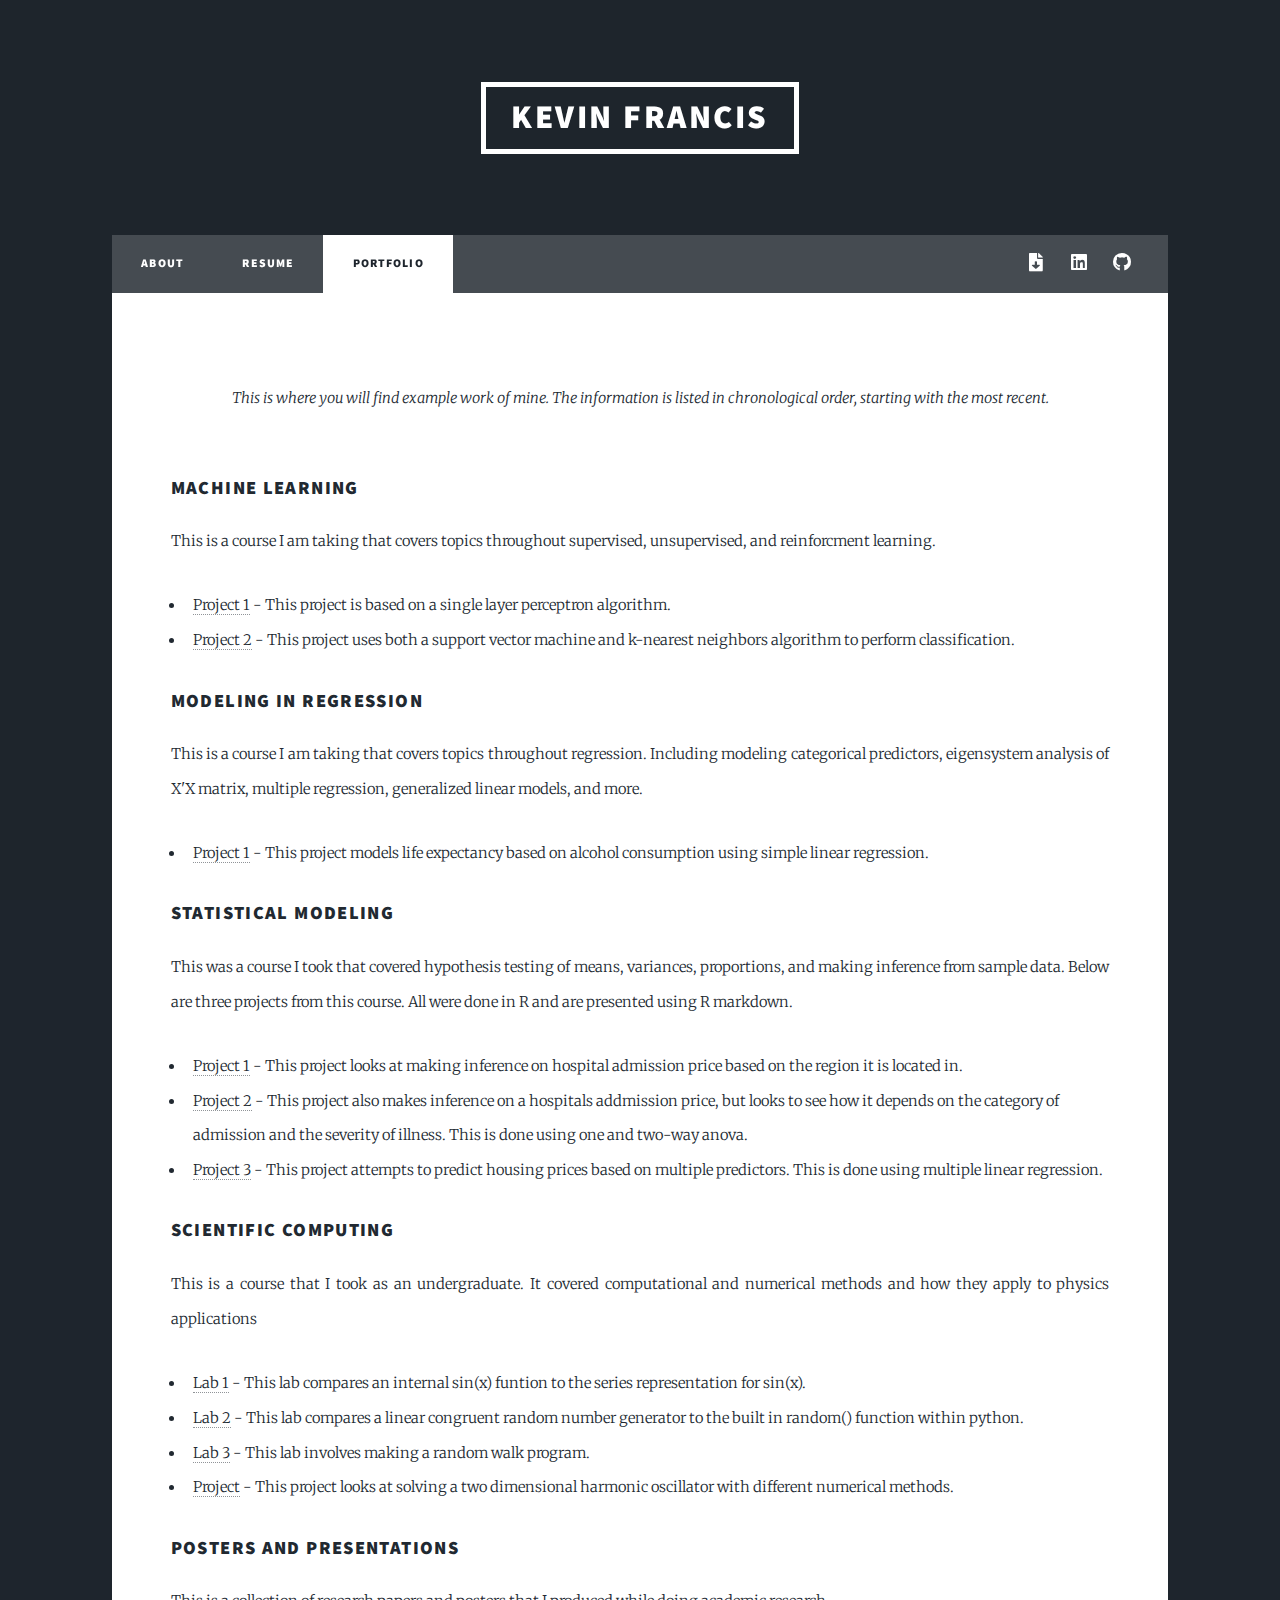
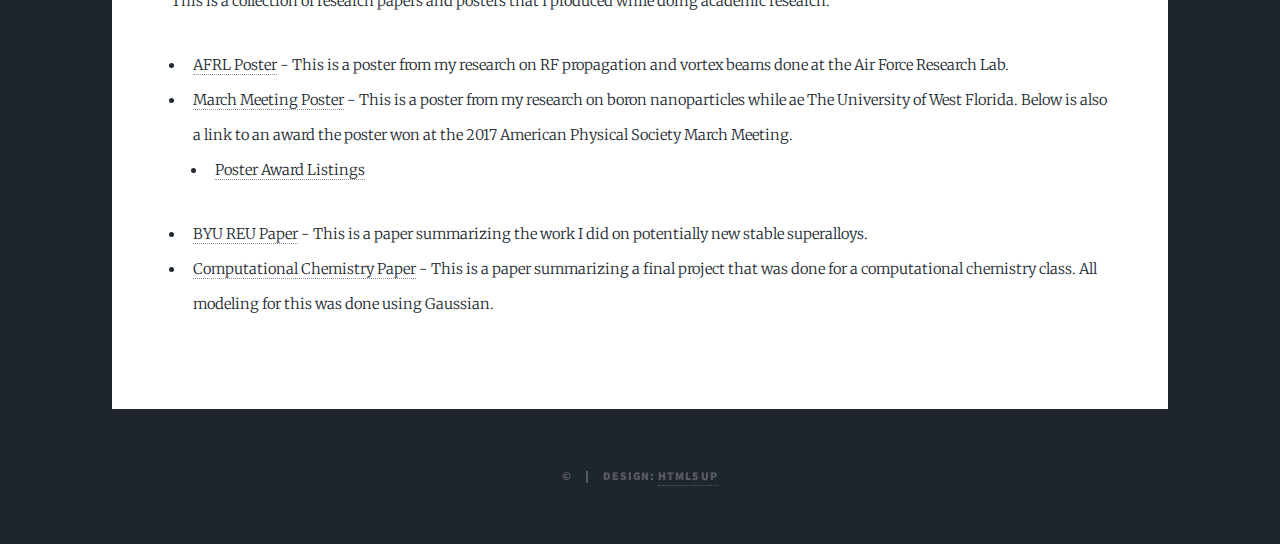
==== commit e9251ad9: "Fixed typos" ====
--- a/portfolio.html
+++ b/portfolio.html
@@ -93,7 +93,7 @@
 												a poster from my research on RF propagation and vortex beams done at the Air Force Research Lab.</li>
 												<li><a href="files/MMPoster.pdf" target="_blank" ><span class="label">March Meeting Poster</span></a> - This is
 												a poster from my research on boron nanoparticles while ae The University of West Florida. Below is also a link
-											  to and award the poster won a the 2017 American Physical Society March Meeting.
+											  to an award the poster won at the 2017 American Physical Society March Meeting.
                       <ul>
 												<li><a href="https://www.aps.org/meetings/events/futurephysics/archive.cfm#2017" target="_blank" ><span class="label">
 													Poster Award Listings</span></a></li>
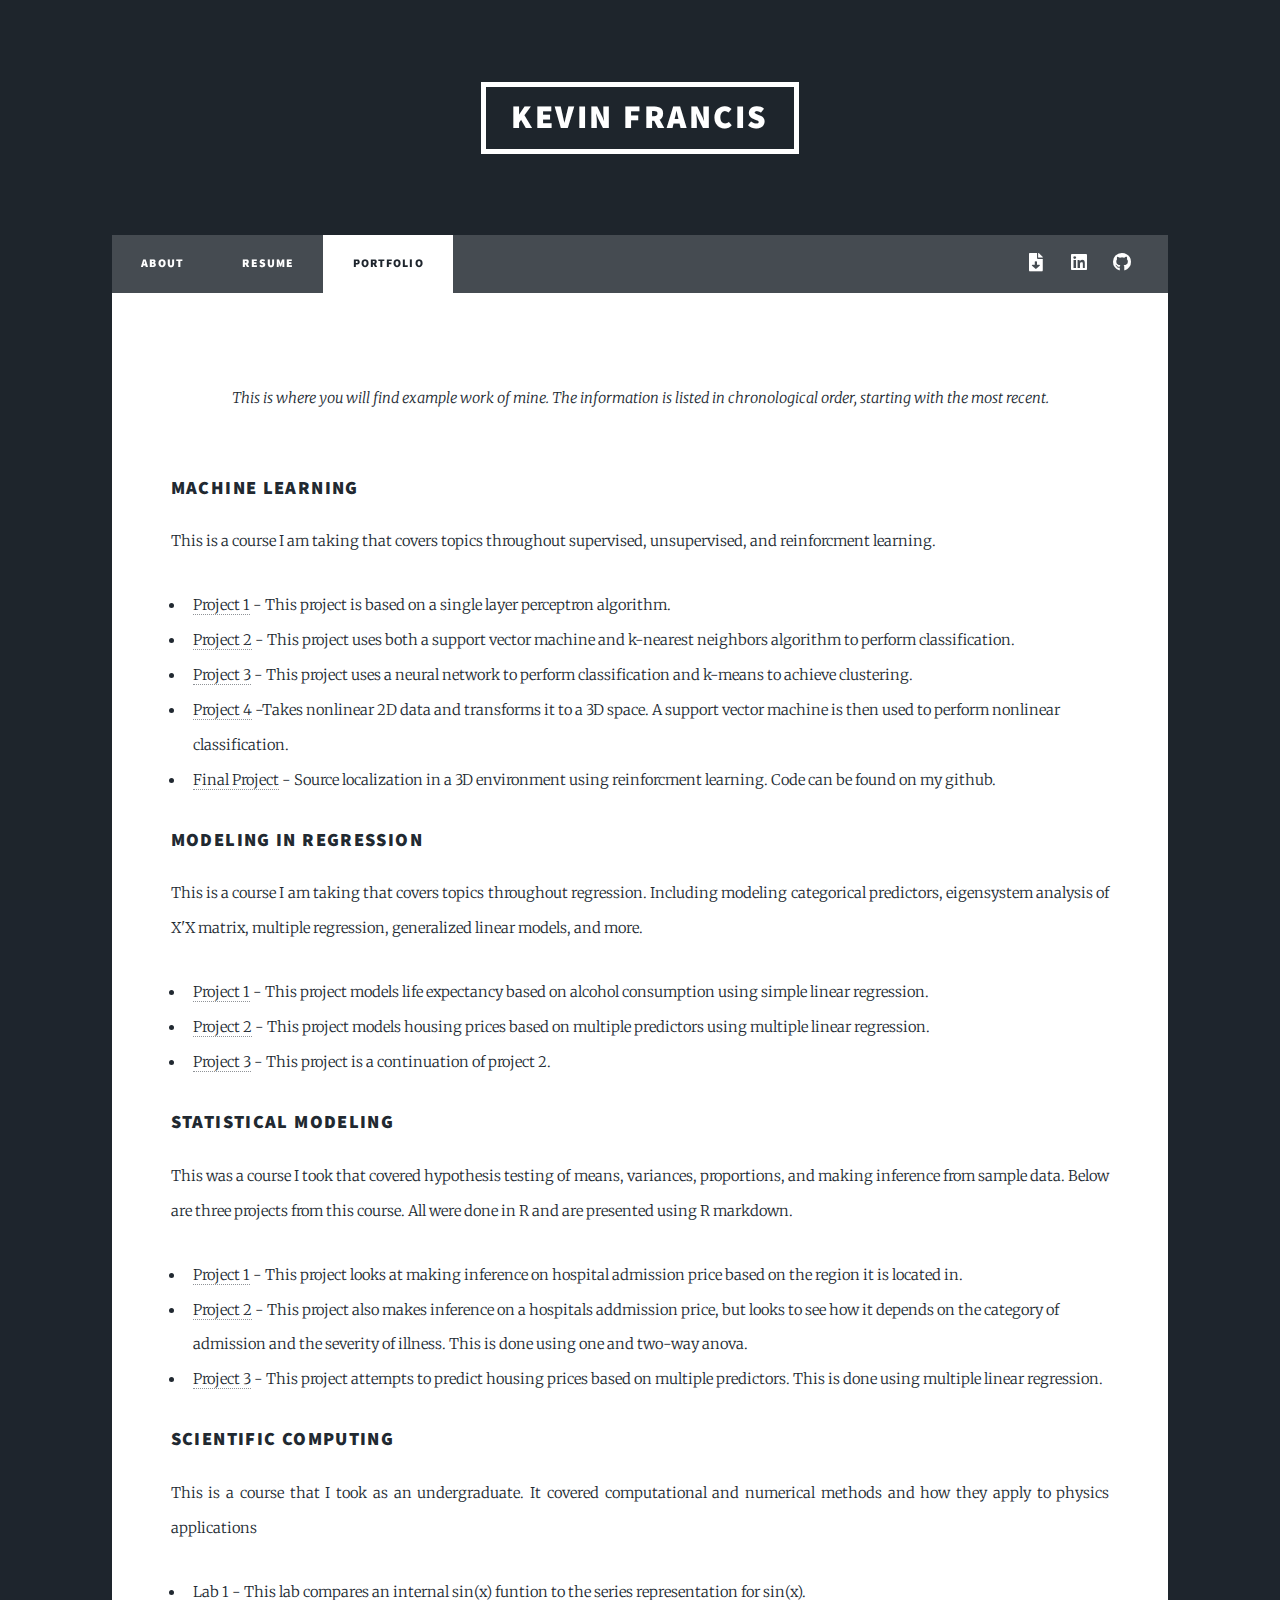
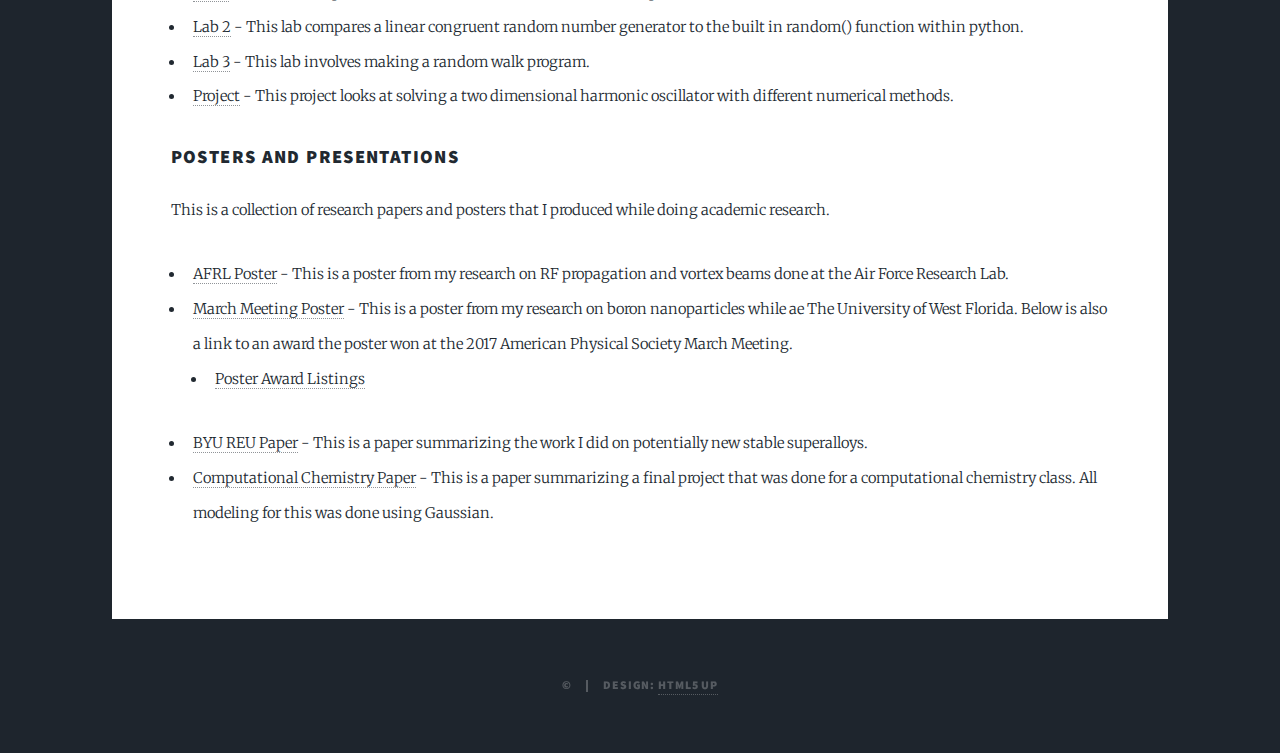
==== commit 9db3d324: "Added last work from spring 2021" ====
--- a/portfolio.html
+++ b/portfolio.html
@@ -48,6 +48,13 @@
 												is based on a single layer perceptron algorithm.</li>
 												<li><a href="files/MLAssignment2.html" target="_blank" ><span class="label">Project 2</span></a> - This project
 												uses both a support vector machine and k-nearest neighbors algorithm to perform classification.</li>
+												<li><a href="files/MLAssignment3.html" target="_blank" ><span class="label">Project 3</span></a> - This project
+												uses a neural network to perform classification and k-means to achieve clustering.</li>
+												<li><a href="files/MLAssignment4.html" target="_blank" ><span class="label">Project 4</span></a> -Takes nonlinear
+												2D data and transforms it to a 3D space. A support vector machine is then used to perform nonlinear
+											  classification.</li>
+												<li><a href="files/MLFinal.pdf" target="_blank" ><span class="label">Final Project</span></a> - Source localization
+												in a 3D environment using reinforcment learning. Code can be found on my github.</li>
 											</ul>
 
 											<h3>Modeling in Regression</h3>
@@ -56,6 +63,10 @@
 											<ul>
 												<li><a href="files/MIRproject1.html" target="_blank" ><span class="label">Project 1</span></a> - This project
 												models life expectancy based on alcohol consumption using simple linear regression.</li>
+												<li><a href="files/MIRproject2.html" target="_blank" ><span class="label">Project 2</span></a> - This project
+												models housing prices based on multiple predictors using multiple linear regression.</li>
+												<li><a href="files/MIRproject3.html" target="_blank" ><span class="label">Project 3</span></a> - This project
+												is a continuation of project 2.</li>
 											</ul>
 
 											<h3>Statistical Modeling</h3>
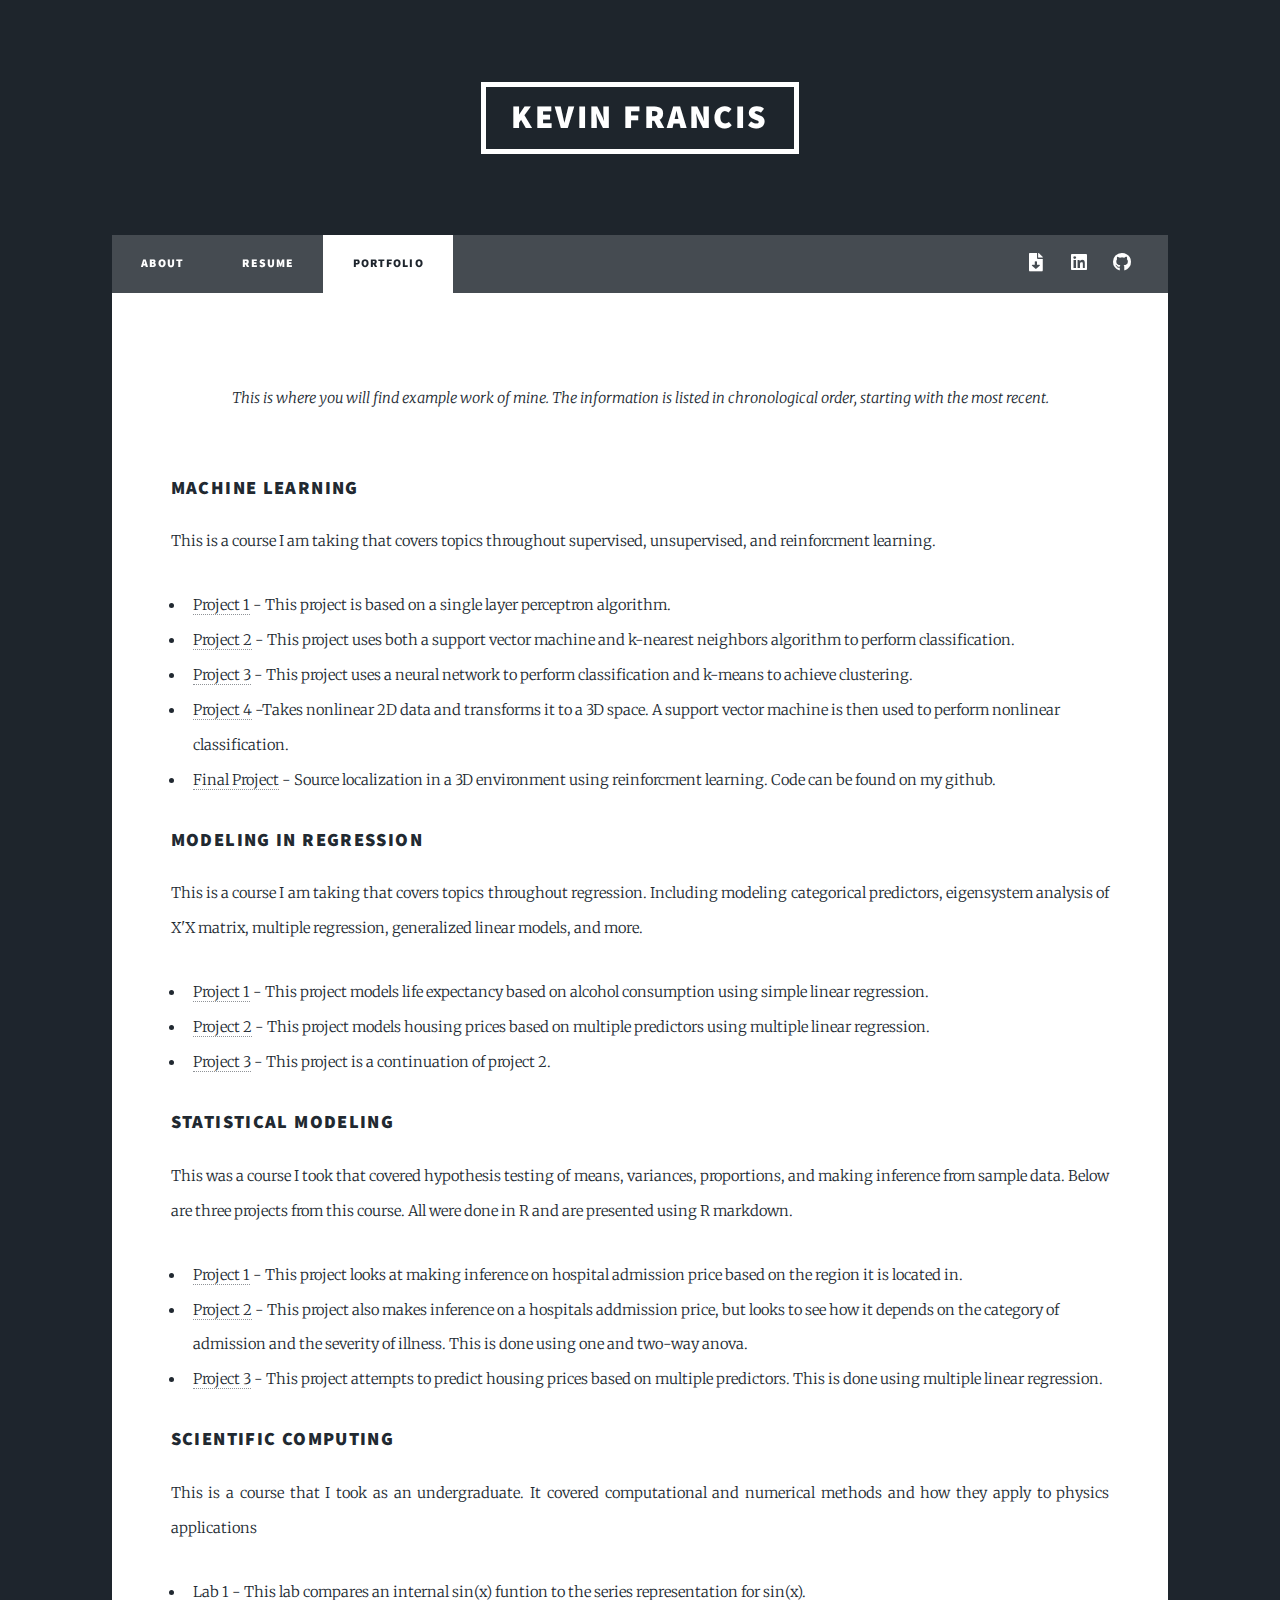
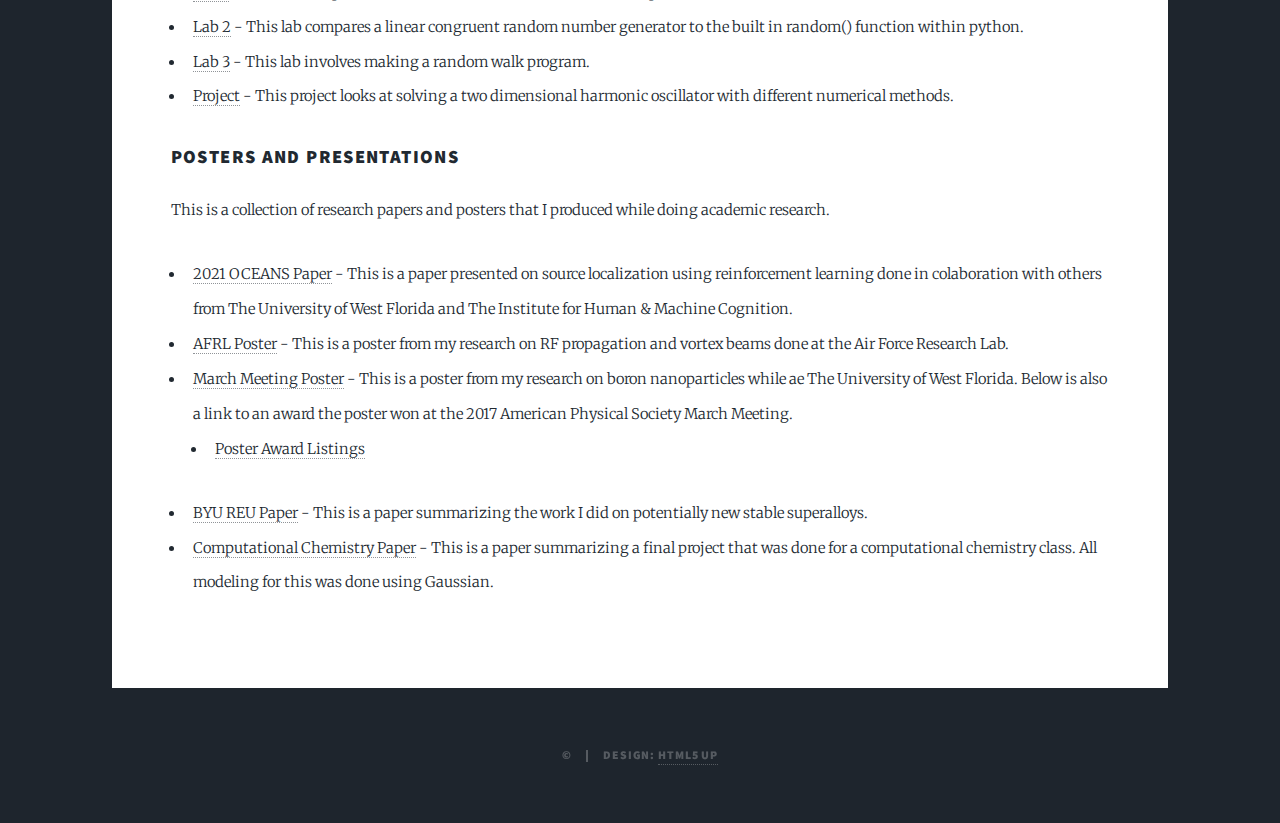
==== commit a27d2905: "Added Oceans conference paper" ====
--- a/portfolio.html
+++ b/portfolio.html
@@ -100,6 +100,8 @@
 											<h3>Posters and Presentations</h3>
 											<p>This is a collection of research papers and posters that I produced while doing academic research.</p>
 											<ul>
+												<li><a href="files/Using_Model-free_Reinforcement_Learning.pdf" target="_blank" ><span class="label">2021 OCEANS Paper</span></a> - This is
+												a paper presented on source localization using reinforcement learning done in colaboration with others from The University of West Florida and The Institute for Human & Machine Cognition.</li>
 												<li><a href="files/AFRLPoster.pdf" target="_blank" ><span class="label">AFRL Poster</span></a> - This is
 												a poster from my research on RF propagation and vortex beams done at the Air Force Research Lab.</li>
 												<li><a href="files/MMPoster.pdf" target="_blank" ><span class="label">March Meeting Poster</span></a> - This is
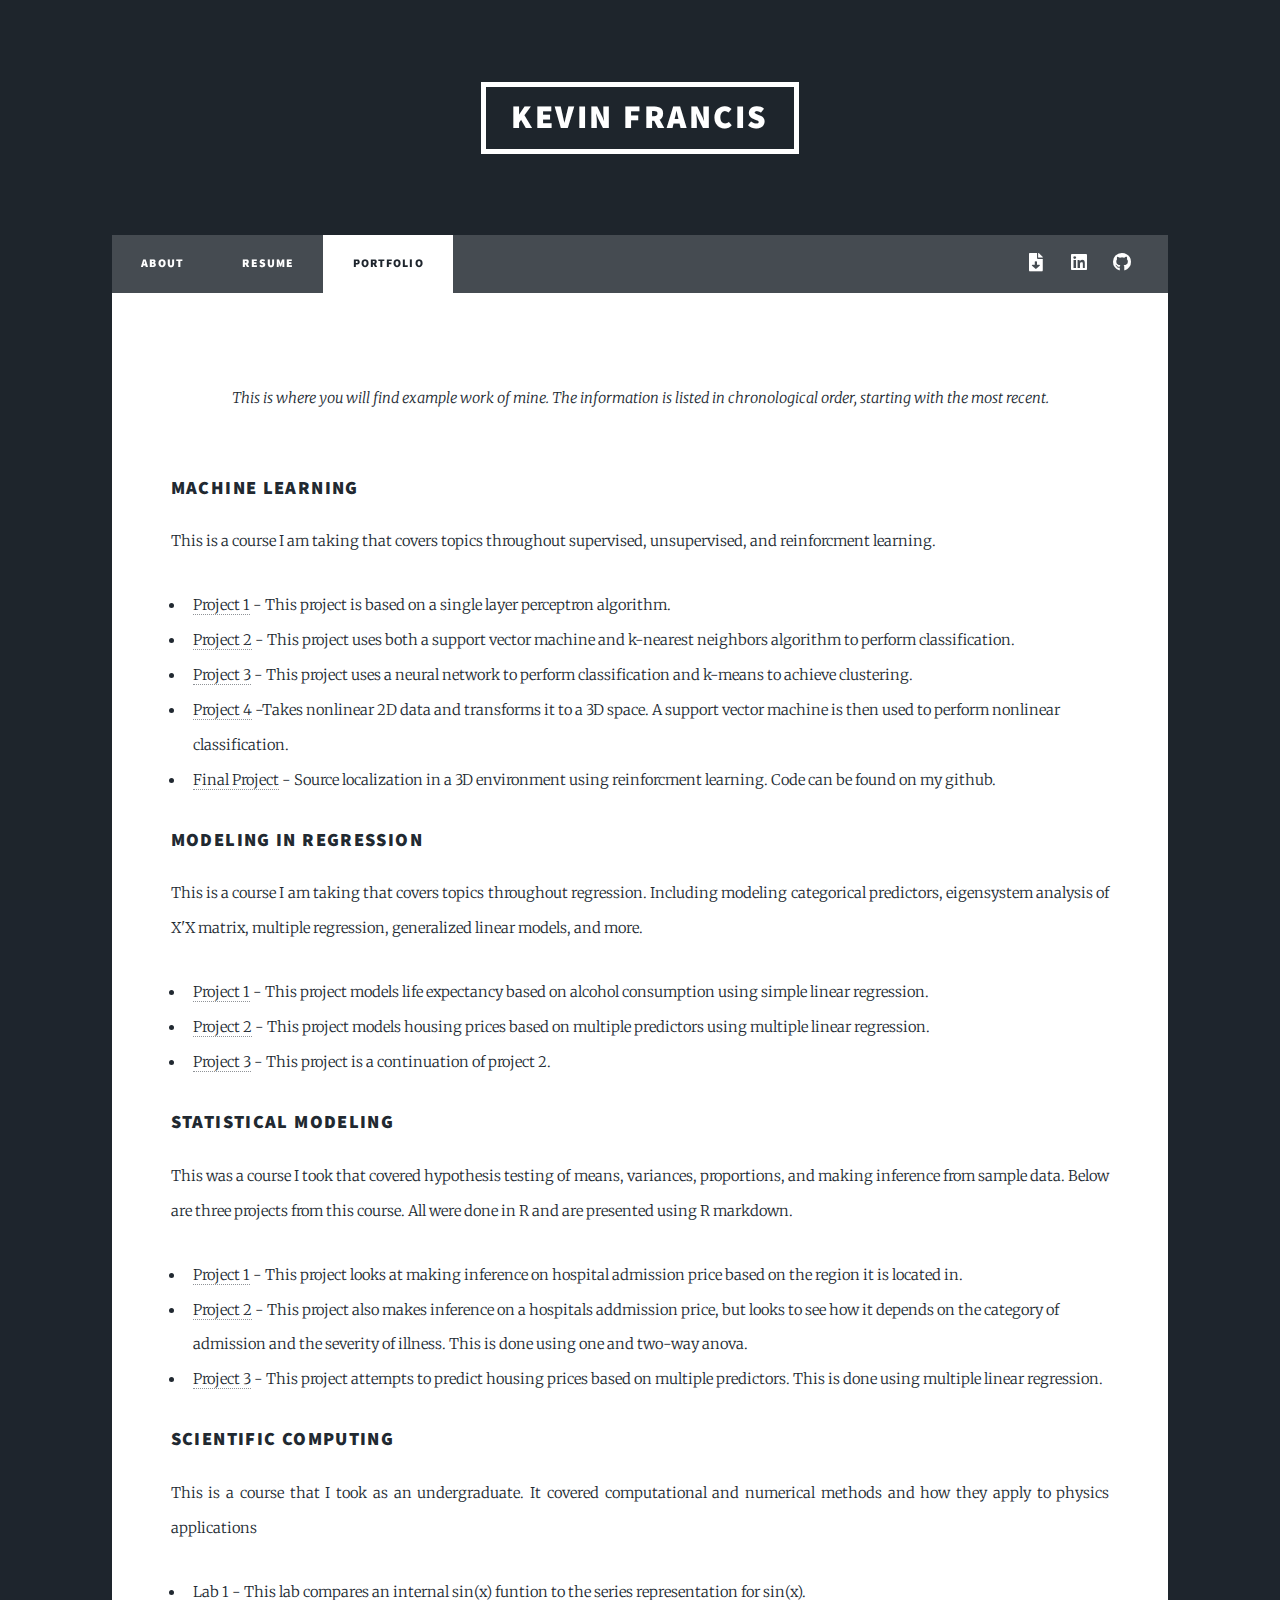
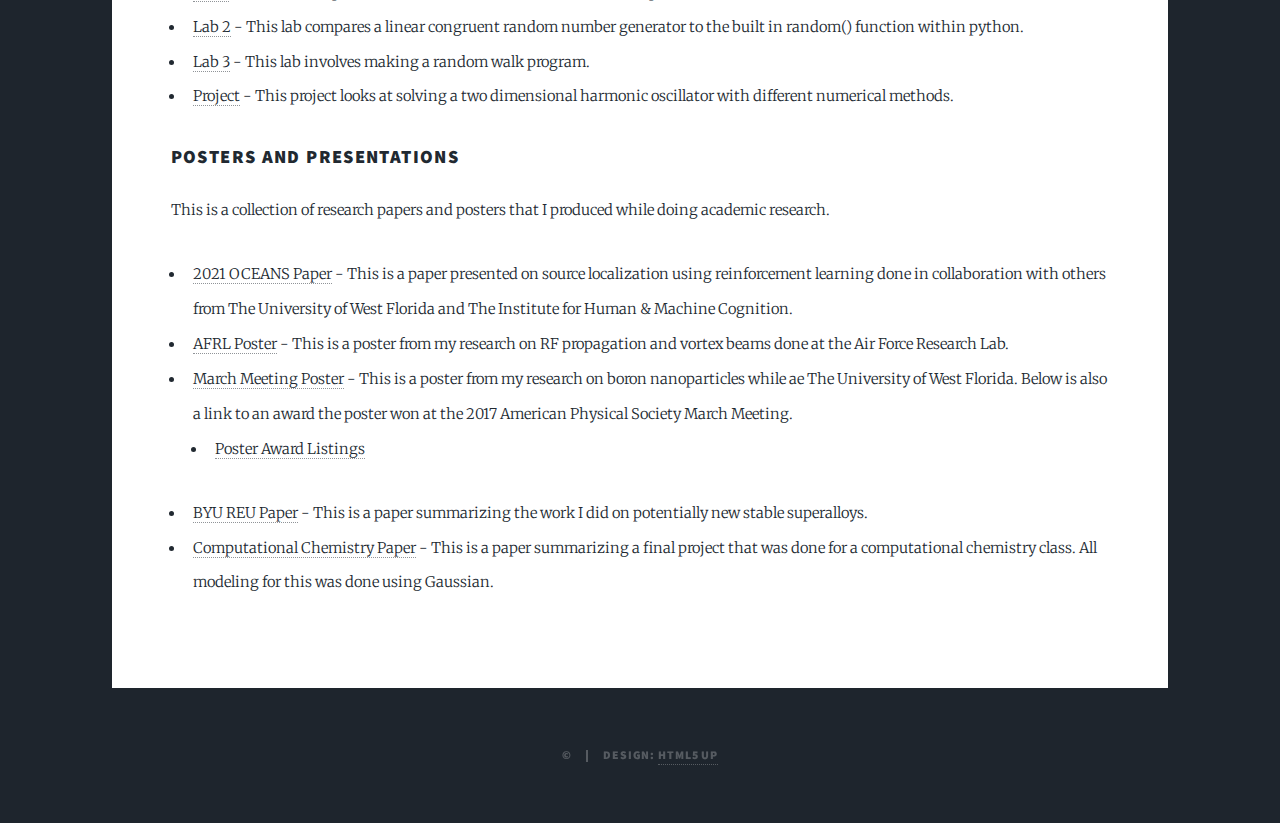
==== commit 5197ece7: "Fixed spelling" ====
--- a/portfolio.html
+++ b/portfolio.html
@@ -101,7 +101,7 @@
 											<p>This is a collection of research papers and posters that I produced while doing academic research.</p>
 											<ul>
 												<li><a href="files/Using_Model-free_Reinforcement_Learning.pdf" target="_blank" ><span class="label">2021 OCEANS Paper</span></a> - This is
-												a paper presented on source localization using reinforcement learning done in colaboration with others from The University of West Florida and The Institute for Human & Machine Cognition.</li>
+												a paper presented on source localization using reinforcement learning done in collaboration with others from The University of West Florida and The Institute for Human & Machine Cognition.</li>
 												<li><a href="files/AFRLPoster.pdf" target="_blank" ><span class="label">AFRL Poster</span></a> - This is
 												a poster from my research on RF propagation and vortex beams done at the Air Force Research Lab.</li>
 												<li><a href="files/MMPoster.pdf" target="_blank" ><span class="label">March Meeting Poster</span></a> - This is
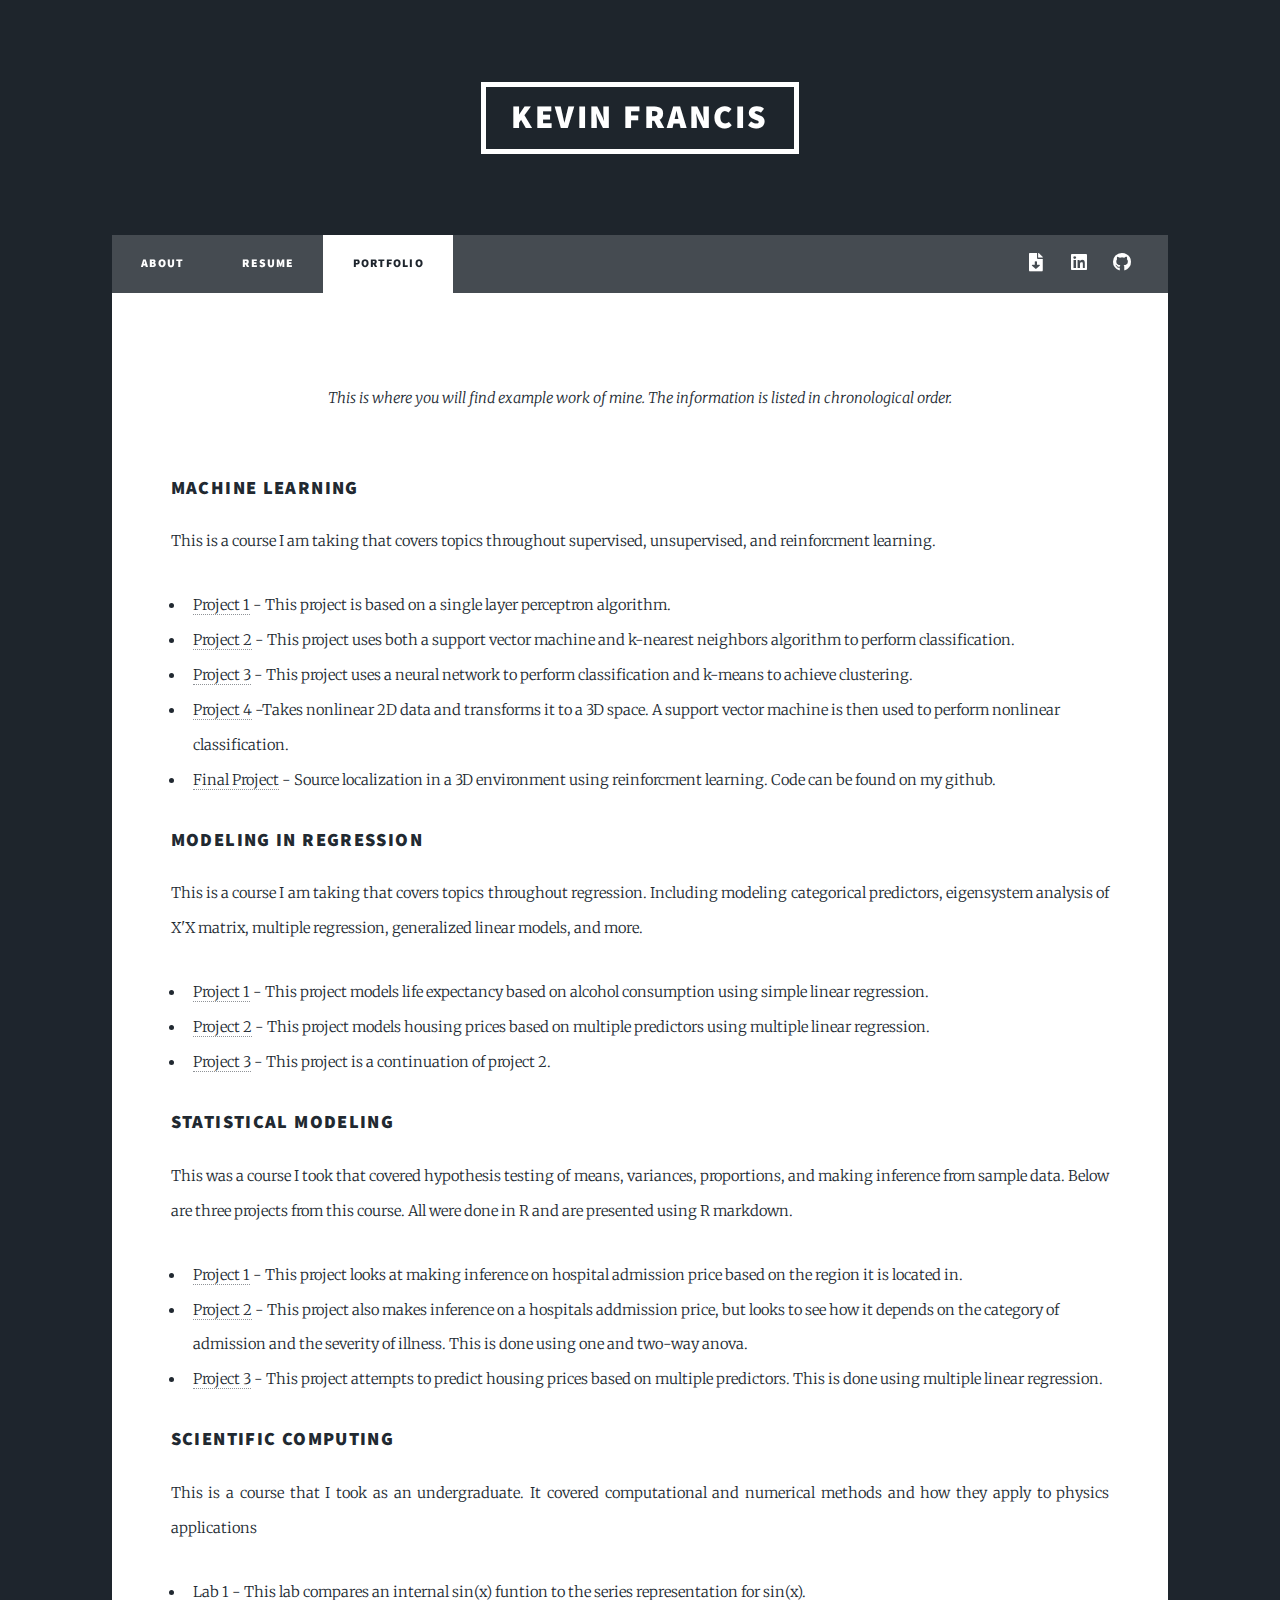
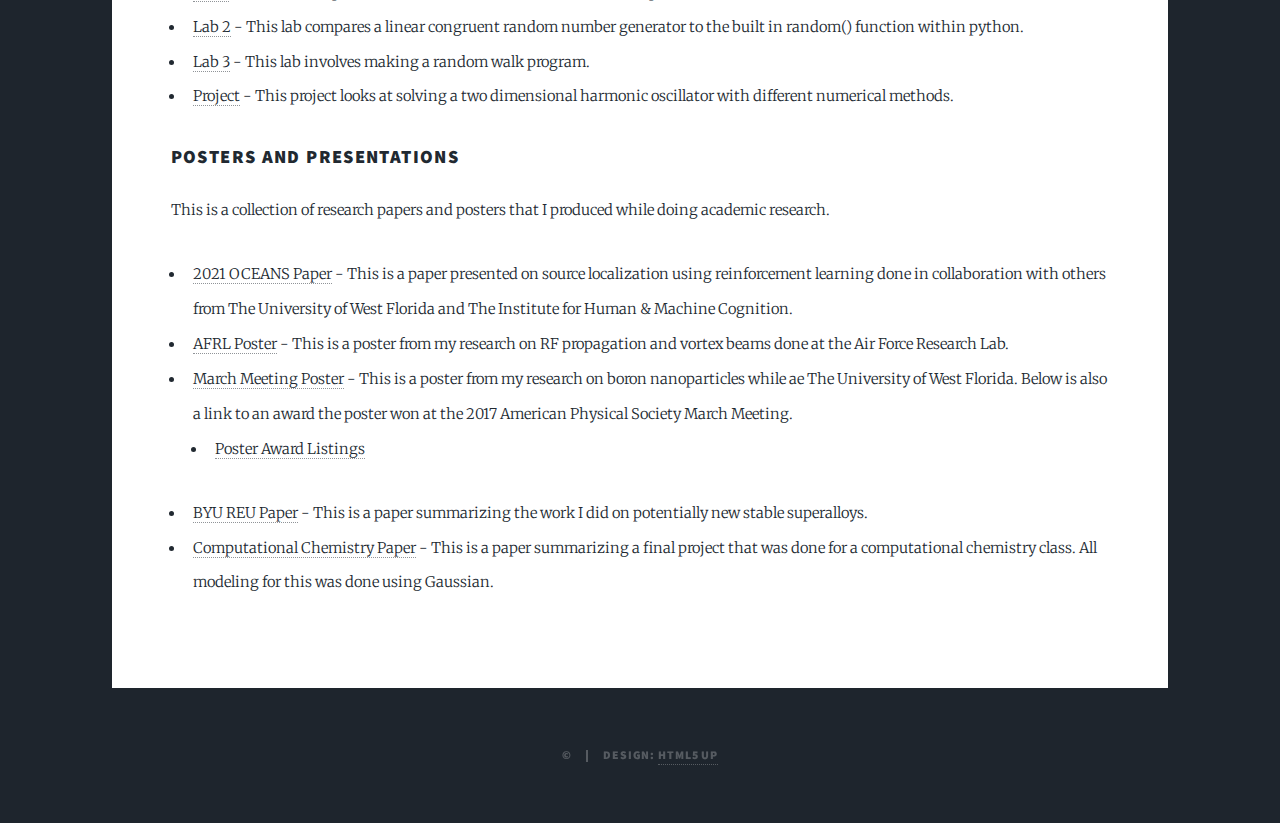
==== commit e4761d62: "Update portfolio.html" ====
--- a/portfolio.html
+++ b/portfolio.html
@@ -37,8 +37,7 @@
 						<!-- Post -->
 							<section class="post">
 								<header class="major">
-									<p>This is where you will find example work of mine. The information is listed in chronological order,
-									starting with the most recent. </p>
+									<p>This is where you will find example work of mine. The information is listed in chronological order. </p>
 								</header>
 											<h3>Machine Learning</h3>
 											<p>This is a course I am taking that covers topics throughout supervised, unsupervised,
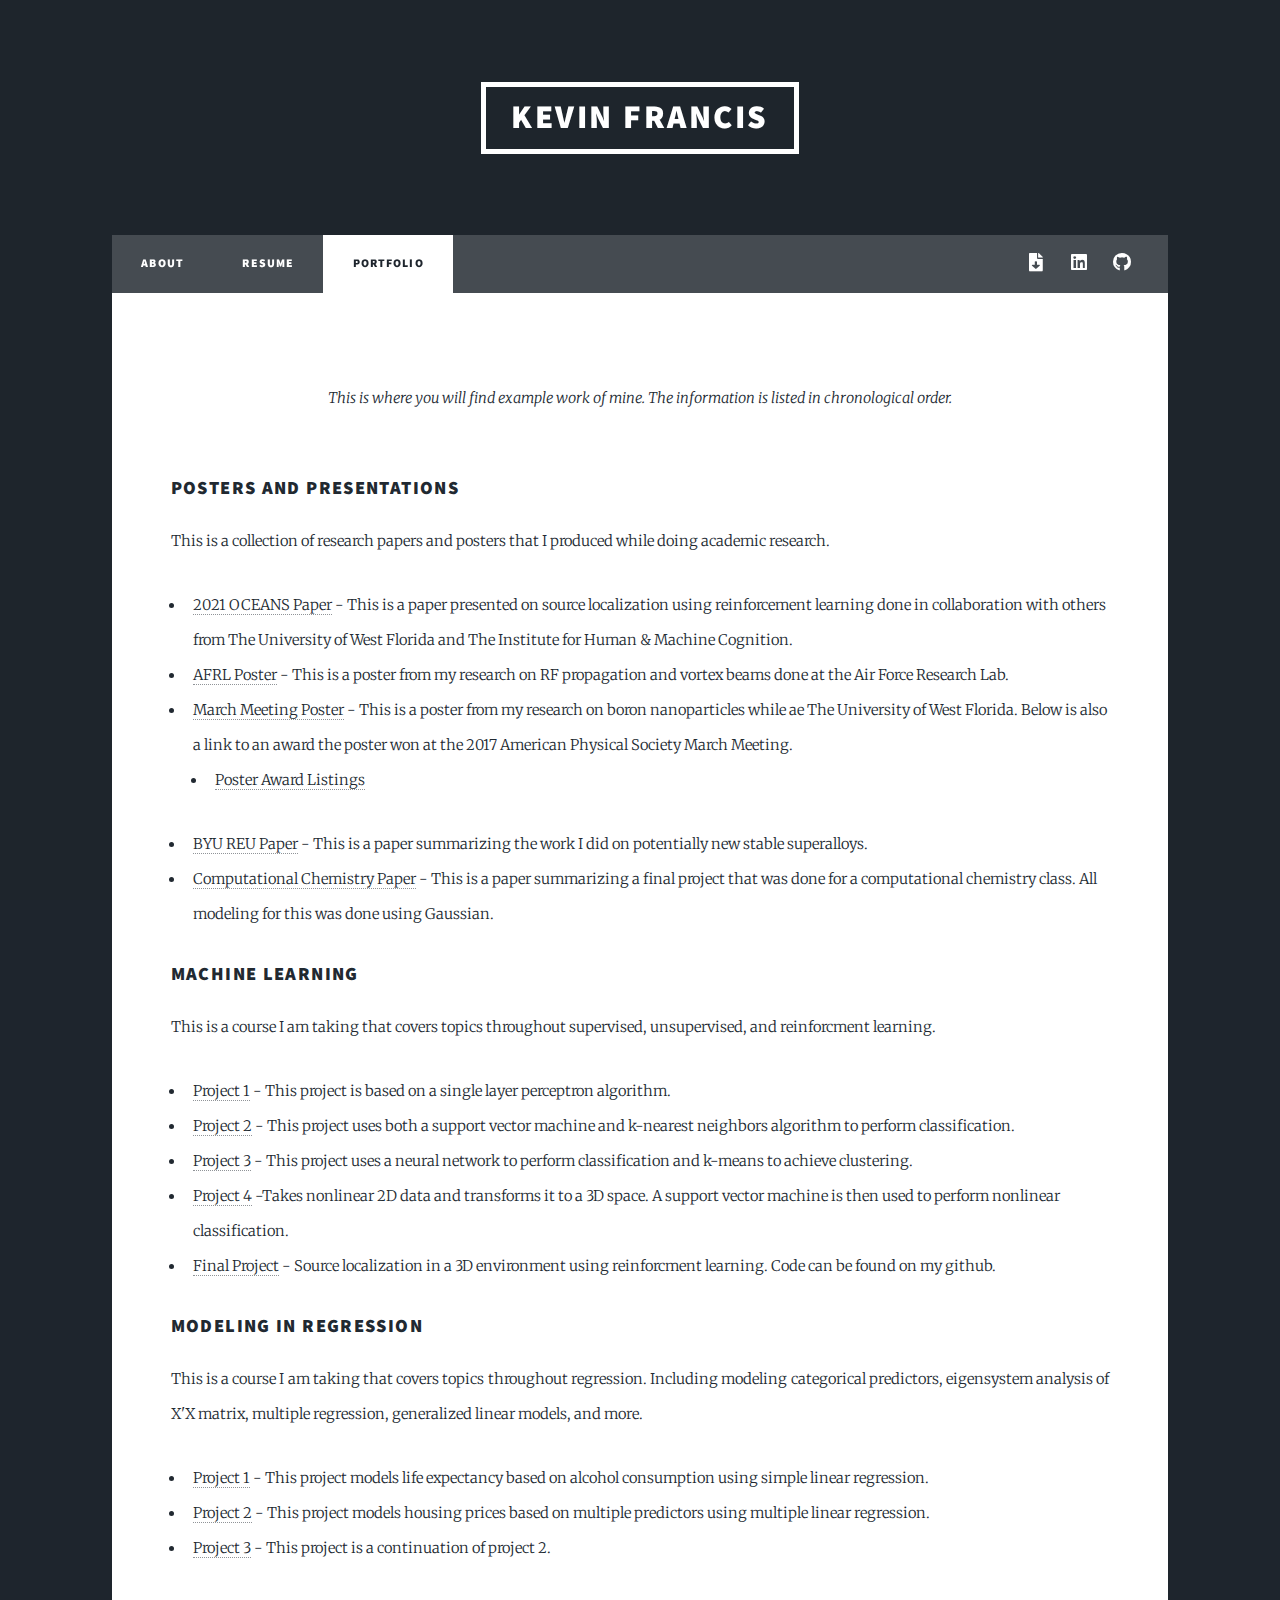
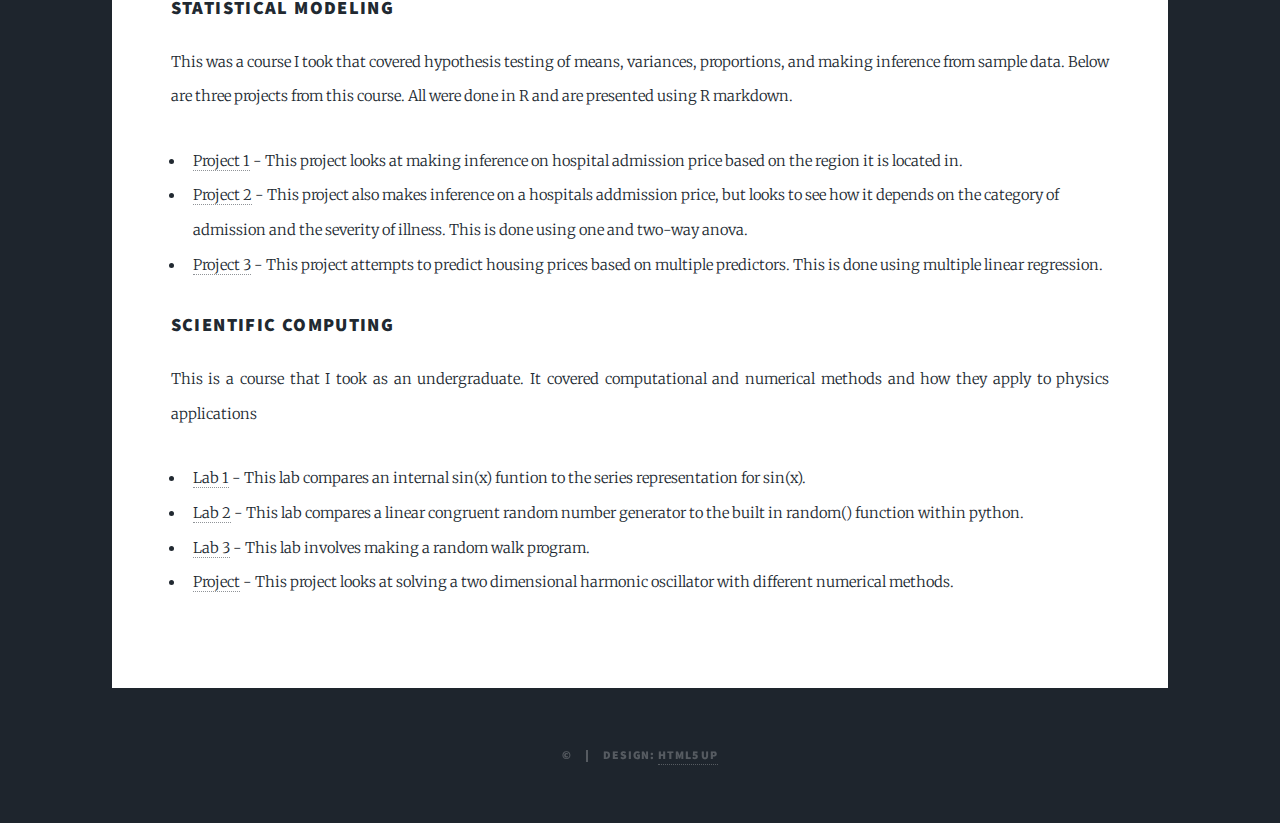
==== commit ca0af05d: "Update portfolio.html" ====
--- a/portfolio.html
+++ b/portfolio.html
@@ -39,6 +39,28 @@
 								<header class="major">
 									<p>This is where you will find example work of mine. The information is listed in chronological order. </p>
 								</header>
+											<h3>Posters and Presentations</h3>
+											<p>This is a collection of research papers and posters that I produced while doing academic research.</p>
+											<ul>
+												<li><a href="files/Using_Model-free_Reinforcement_Learning.pdf" target="_blank" ><span class="label">2021 OCEANS Paper</span></a> - This is
+												a paper presented on source localization using reinforcement learning done in collaboration with others from The University of West Florida and The Institute for Human & Machine Cognition.</li>
+												<li><a href="files/AFRLPoster.pdf" target="_blank" ><span class="label">AFRL Poster</span></a> - This is
+												a poster from my research on RF propagation and vortex beams done at the Air Force Research Lab.</li>
+												<li><a href="files/MMPoster.pdf" target="_blank" ><span class="label">March Meeting Poster</span></a> - This is
+												a poster from my research on boron nanoparticles while ae The University of West Florida. Below is also a link
+											  to an award the poster won at the 2017 American Physical Society March Meeting.
+                      <ul>
+												<li><a href="https://www.aps.org/meetings/events/futurephysics/archive.cfm#2017" target="_blank" ><span class="label">
+													Poster Award Listings</span></a></li>
+											</ul>
+											</li>
+											<li><a href="files/Stable_Structures_in_AlCuNi_and_AlNiTi.pdf" target="_blank" ><span class="label">BYU REU Paper</span></a> - This is
+											a paper summarizing the work I did on potentially new stable superalloys.</li>
+											<li><a href="files/Interactions_and_bonds_between_alkali_metals_and_noble_gases_at_high_temperature__Computational_Chemistry.pdf"
+												target="_blank" ><span class="label">Computational Chemistry Paper</span></a> - This is
+											a paper summarizing a final project that was done for a computational chemistry class. All modeling for this was done using Gaussian.</li>
+											</ul>
+								
 											<h3>Machine Learning</h3>
 											<p>This is a course I am taking that covers topics throughout supervised, unsupervised,
 												 and reinforcment learning.</p>
@@ -96,27 +118,7 @@
 												project looks at solving a two dimensional harmonic oscillator with different numerical methods.</li>
 											</ul>
 
-											<h3>Posters and Presentations</h3>
-											<p>This is a collection of research papers and posters that I produced while doing academic research.</p>
-											<ul>
-												<li><a href="files/Using_Model-free_Reinforcement_Learning.pdf" target="_blank" ><span class="label">2021 OCEANS Paper</span></a> - This is
-												a paper presented on source localization using reinforcement learning done in collaboration with others from The University of West Florida and The Institute for Human & Machine Cognition.</li>
-												<li><a href="files/AFRLPoster.pdf" target="_blank" ><span class="label">AFRL Poster</span></a> - This is
-												a poster from my research on RF propagation and vortex beams done at the Air Force Research Lab.</li>
-												<li><a href="files/MMPoster.pdf" target="_blank" ><span class="label">March Meeting Poster</span></a> - This is
-												a poster from my research on boron nanoparticles while ae The University of West Florida. Below is also a link
-											  to an award the poster won at the 2017 American Physical Society March Meeting.
-                      <ul>
-												<li><a href="https://www.aps.org/meetings/events/futurephysics/archive.cfm#2017" target="_blank" ><span class="label">
-													Poster Award Listings</span></a></li>
-											</ul>
-											</li>
-											<li><a href="files/Stable_Structures_in_AlCuNi_and_AlNiTi.pdf" target="_blank" ><span class="label">BYU REU Paper</span></a> - This is
-											a paper summarizing the work I did on potentially new stable superalloys.</li>
-											<li><a href="files/Interactions_and_bonds_between_alkali_metals_and_noble_gases_at_high_temperature__Computational_Chemistry.pdf"
-												target="_blank" ><span class="label">Computational Chemistry Paper</span></a> - This is
-											a paper summarizing a final project that was done for a computational chemistry class. All modeling for this was done using Gaussian.</li>
-											</ul>
+											
 
 							</section>
 
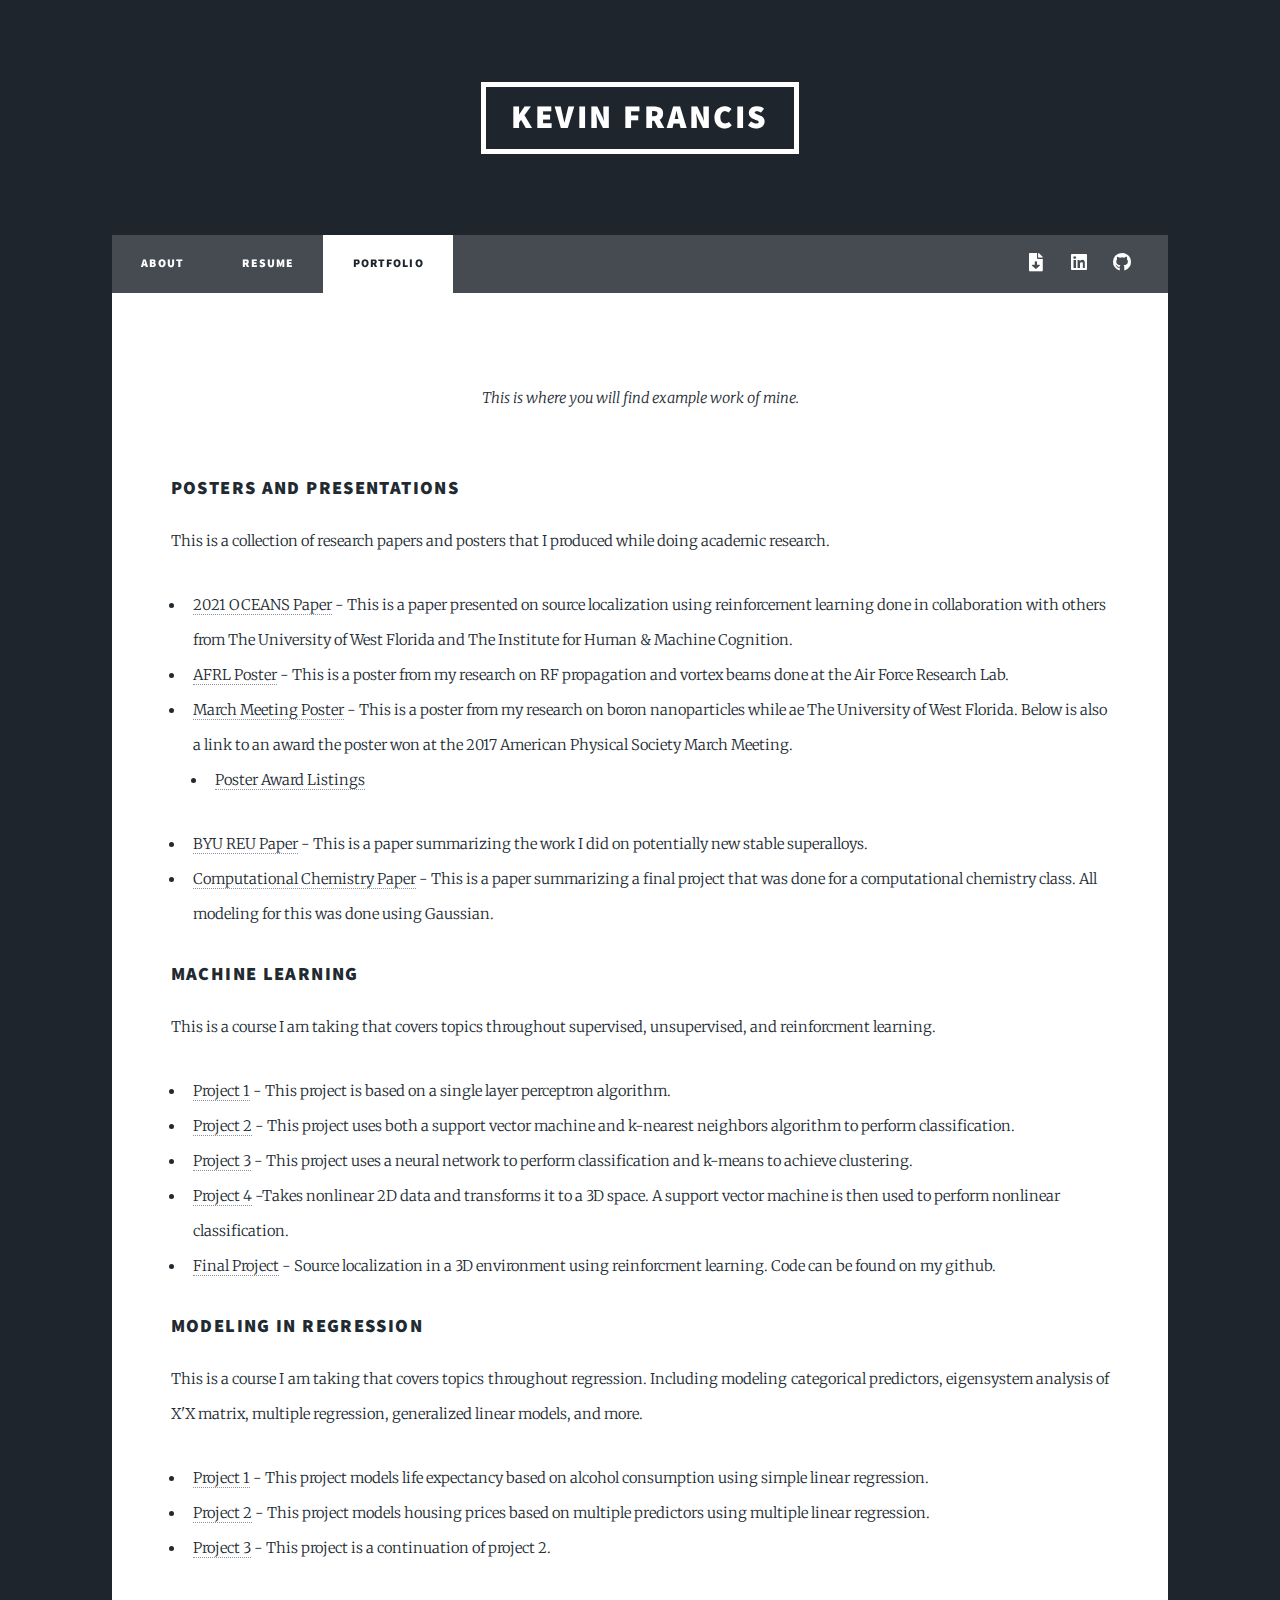
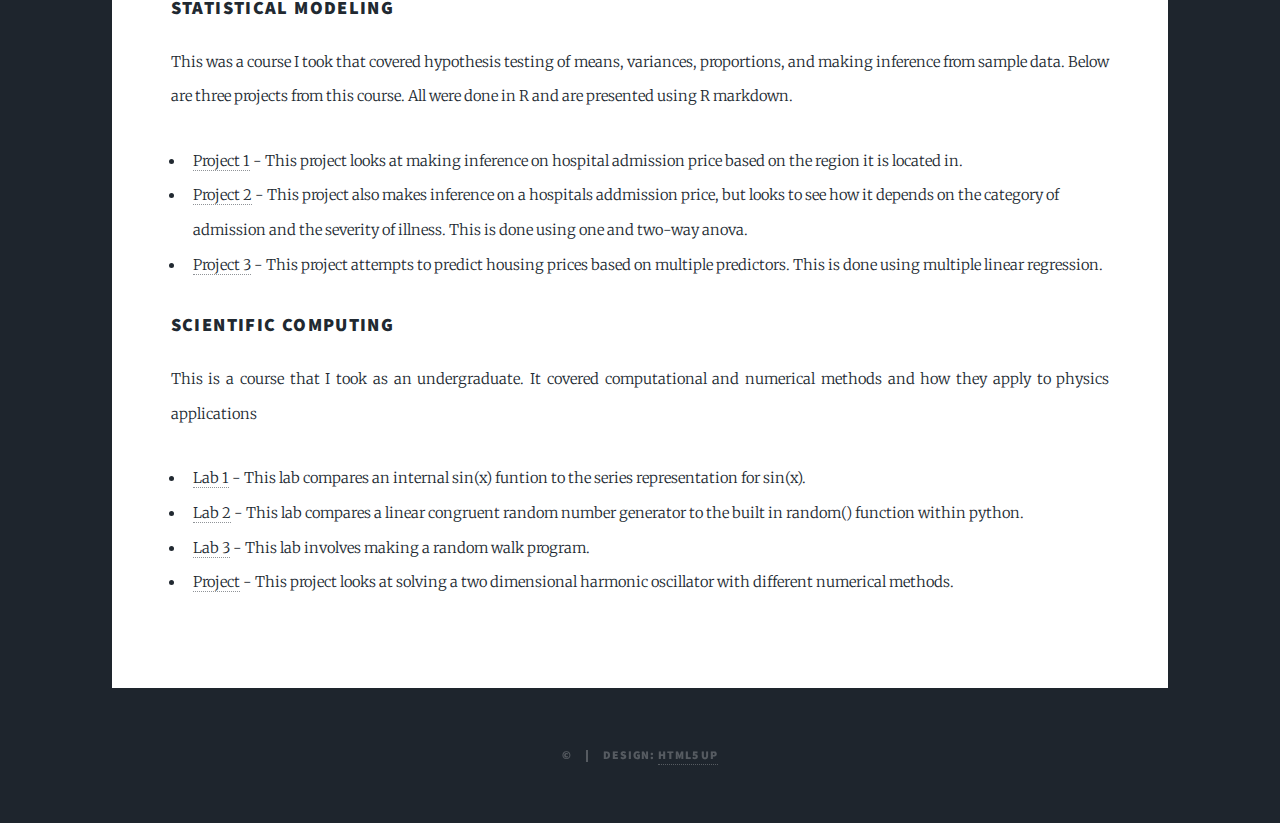
==== commit 18cd63f7: "Update portfolio.html" ====
--- a/portfolio.html
+++ b/portfolio.html
@@ -37,7 +37,7 @@
 						<!-- Post -->
 							<section class="post">
 								<header class="major">
-									<p>This is where you will find example work of mine. The information is listed in chronological order. </p>
+									<p>This is where you will find example work of mine. </p>
 								</header>
 											<h3>Posters and Presentations</h3>
 											<p>This is a collection of research papers and posters that I produced while doing academic research.</p>
